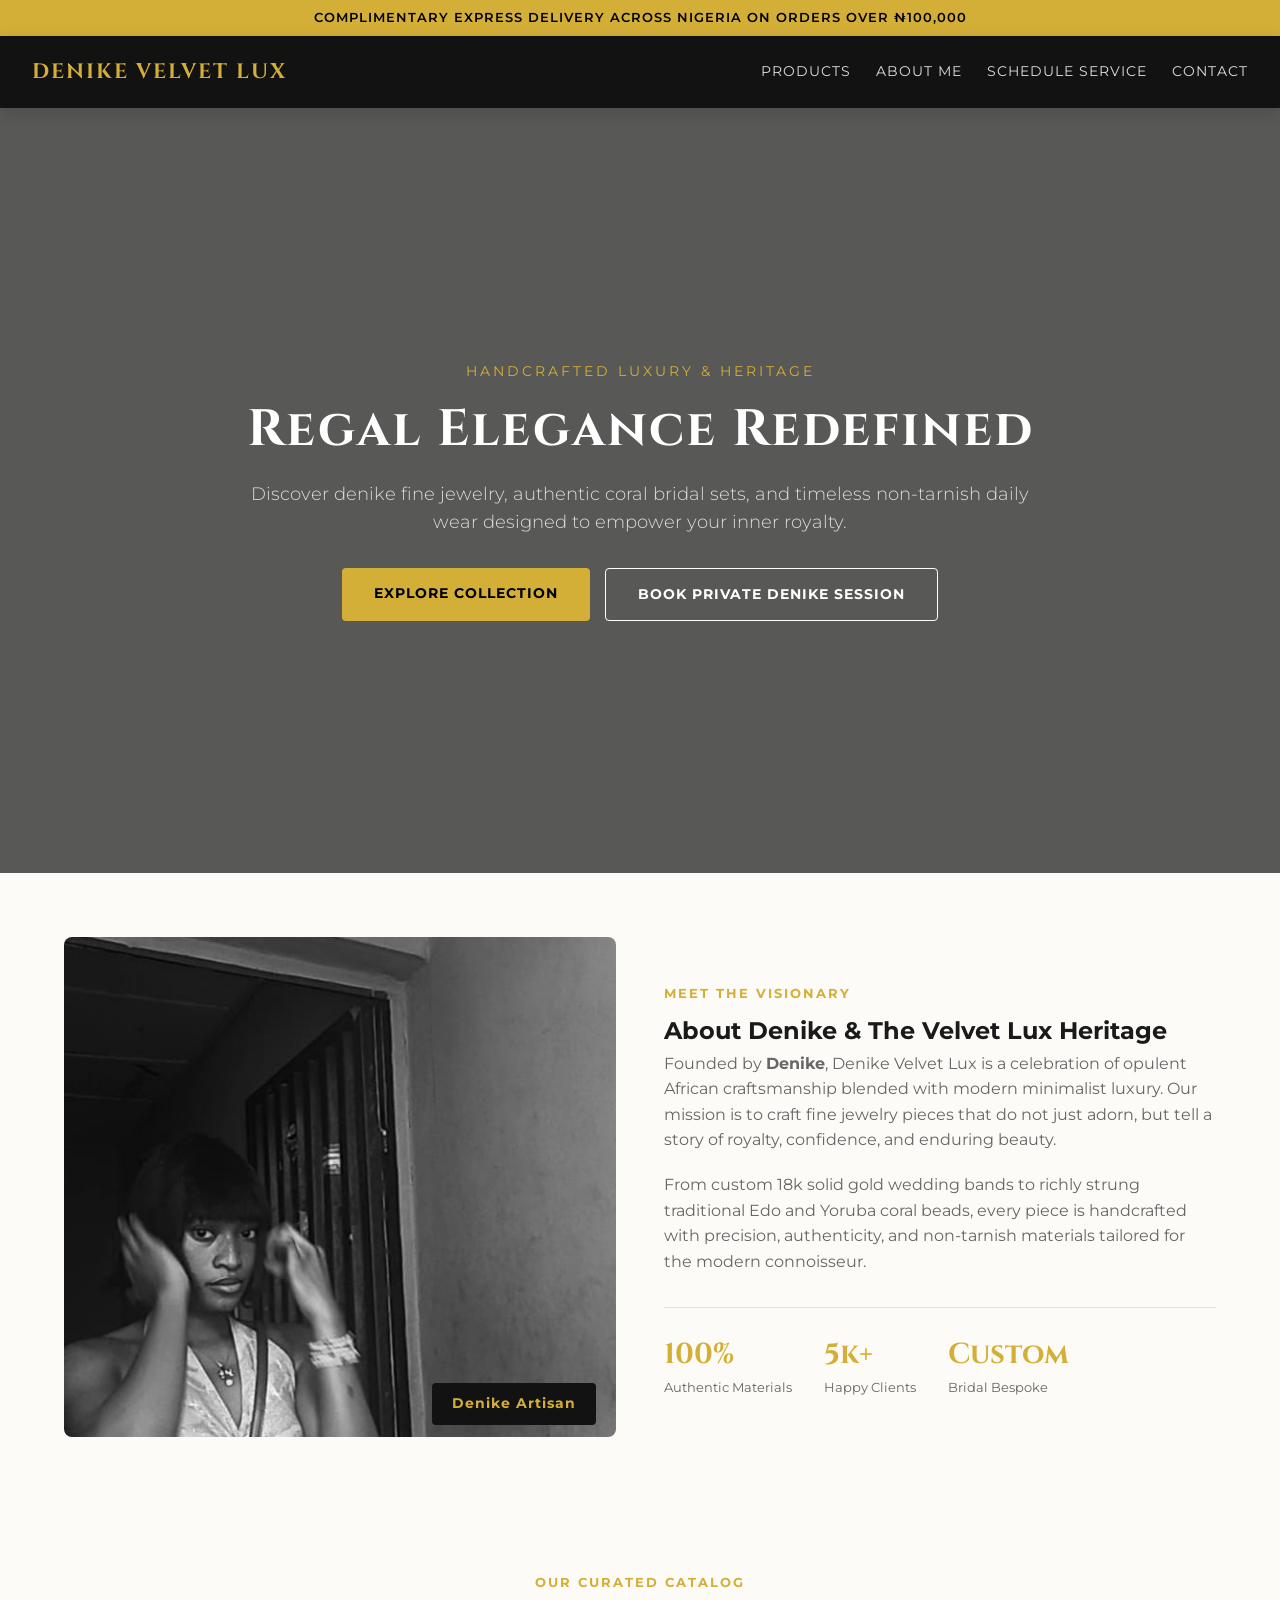
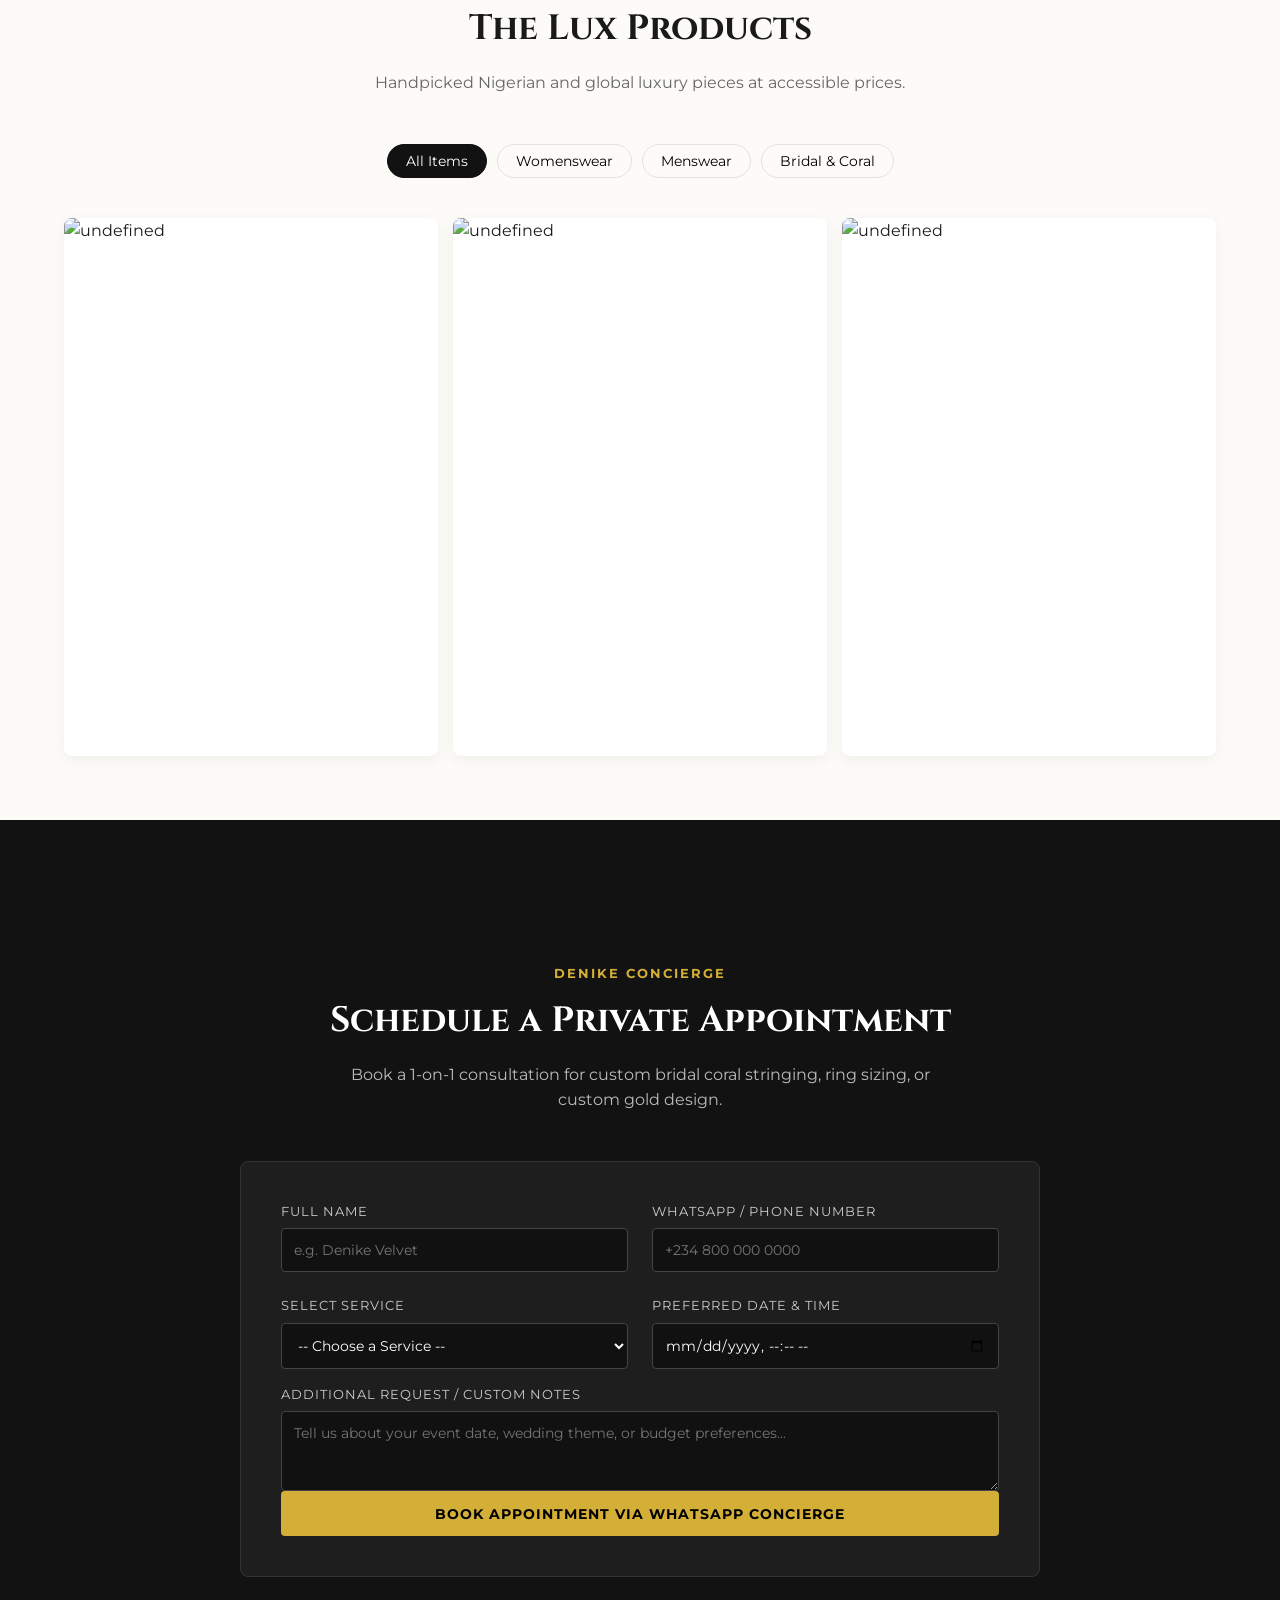
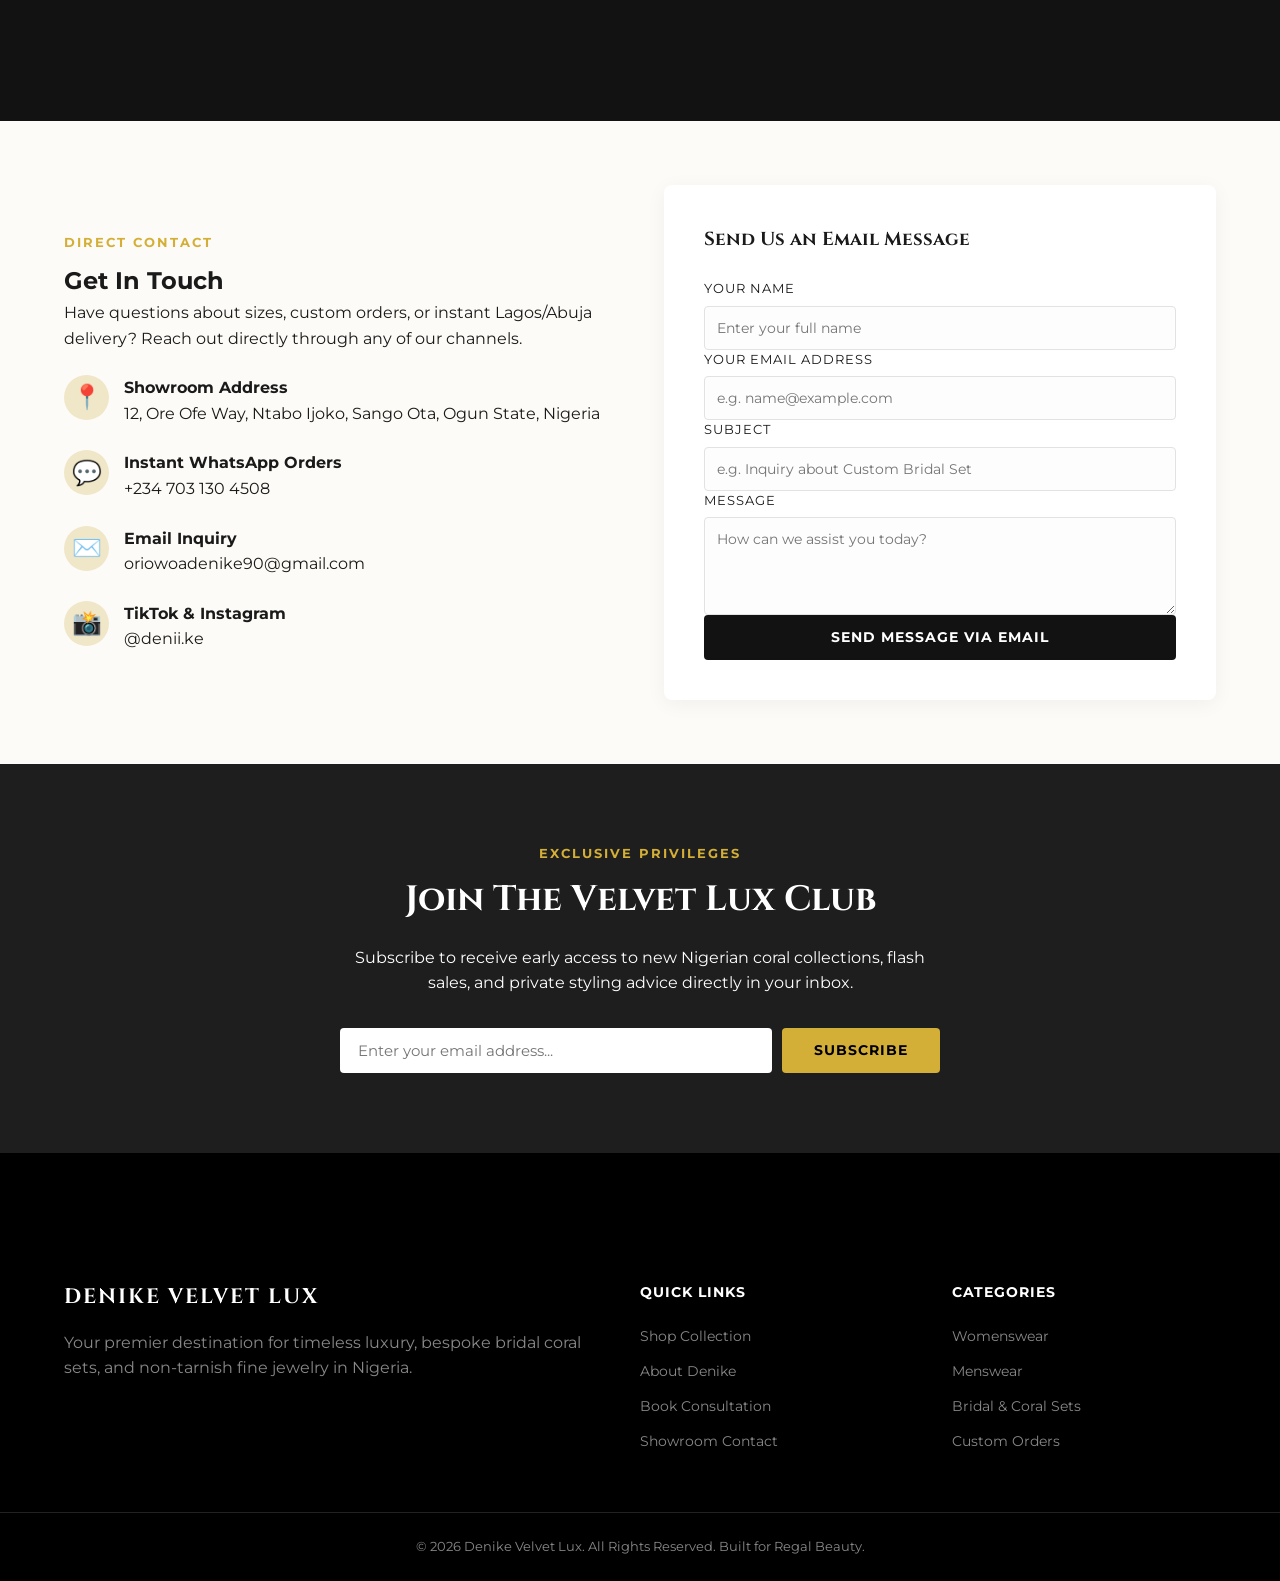
==== index.html @ 03a46afa "Add files via upload" ====
<!DOCTYPE html>
<html lang="en">
<head>
  <meta charset="UTF-8">
  <meta name="viewport" content="width=device-width, initial-scale=1.0">
  <title>Denike Velvet Lux — Fine Jewelry & Custom Accessories</title>
  <link rel="stylesheet" href="index.css">
  <!-- Google Fonts -->
  <link rel="preconnect" href="https://fonts.googleapis.com">
  <link rel="preconnect" href="https://fonts.gstatic.com" crossorigin>
  <link href="https://fonts.googleapis.com/css2?family=Cinzel:wght@500;700&family=Montserrat:wght@300;400;500;600;700&display=swap" rel="stylesheet">
</head>
<body>

  <!-- Top Announcement Bar -->
  <div class="announcement-bar">
    Complimentary Express Delivery Across Nigeria on Orders Over ₦100,000
  </div>

  <!-- Main Sticky Header -->
  <header>
      <div class="logo">DENIKE VELVET LUX</div>
    </div>
    
    <nav class="desktop-nav">
      <a href="#collection">Products</a>
      <a href="#about">About Me</a>
      <a href="#schedule">Schedule Service</a>
      <a href="#contact">Contact</a>
    </nav>
  </header>


  <!-- Hero Section -->
  <section class="hero">
    <div class="hero-content">
      <span class="hero-subtitle">Handcrafted Luxury & Heritage</span>
      <h1>Regal Elegance Redefined</h1>
      <p>Discover denike fine jewelry, authentic coral bridal sets, and timeless non-tarnish daily wear designed to empower your inner royalty.</p>
      <div class="hero-cta-group">
        <a href="office.html" class="btn btn-gold">Explore Collection</a>
        <a href="#schedule" class="btn btn-outline">Book Private Denike Session</a>
      </div>
    </div>
  </section>

  <!-- About Me / Brand Section -->
  <section class="about-section" id="about">
    <div class="container about-grid">
      <div class="about-image-wrapper">
        <img src="denike.jpeg" alt="Creative Director Denike">
        <div class="about-badge">Denike Artisan</div>
      </div>
      <div class="about-content">
        <span class="section-tag">Meet the Visionary</span>
        <h2>About Denike & The Velvet Lux Heritage</h2>
        <p>Founded by <strong>Denike</strong>, Denike Velvet Lux is a celebration of opulent African craftsmanship blended with modern minimalist luxury. Our mission is to craft fine jewelry pieces that do not just adorn, but tell a story of royalty, confidence, and enduring beauty.</p>
        <p>From custom 18k solid gold wedding bands to richly strung traditional Edo and Yoruba coral beads, every piece is handcrafted with precision, authenticity, and non-tarnish materials tailored for the modern connoisseur.</p>
        <div class="about-stats">
          <div class="stat">
            <h3>100%</h3>
            <p>Authentic Materials</p>
          </div>
          <div class="stat">
            <h3>5k+</h3>
            <p>Happy Clients</p>
          </div>
          <div class="stat">
            <h3>Custom</h3>
            <p>Bridal Bespoke</p>
          </div>
        </div>
      </div>
    </div>
  </section>

  <!-- Products Showcase -->
  <main class="container" id="collection">
    <div class="section-header">
      <span class="section-tag">Our Curated Catalog</span>
      <h2 class="section-title">The Lux Products</h2>
      <p class="section-desc">Handpicked Nigerian and global luxury pieces at accessible prices.</p>
    </div>

    <!-- Product Category Quick Filter -->
    <div class="filter-bar">
      <button class="filter-btn active" onclick="filterCategory('all', this)">All Items</button>
      <button class="filter-btn" onclick="filterCategory('womenswear', this)">Womenswear</button>
      <button class="filter-btn" onclick="filterCategory('menswear', this)">Menswear</button>
      <button class="filter-btn" onclick="filterCategory('bridal', this)">Bridal & Coral</button>
    </div>

    <div class="grid" id="productGrid">
      <!-- Products injected dynamically via JavaScript -->
    </div>
  </main>

  <!-- Schedule a Service Section -->
  <section class="schedule-section" id="schedule">
    <div class="container">
      <div class="section-header light">
        <span class="section-tag">Denike Concierge</span>
        <h2 class="section-title">Schedule a Private Appointment</h2>
        <p class="section-desc">Book a 1-on-1 consultation for custom bridal coral stringing, ring sizing, or custom gold design.</p>
      </div>

      <form class="schedule-form" onsubmit="handleScheduleSubmit(event)">
        <div class="form-grid">
          <div class="form-group">
            <label for="schedName">Full Name</label>
            <input type="text" id="schedName" placeholder="e.g. Denike Velvet" required>
          </div>
          <div class="form-group">
            <label for="schedPhone">WhatsApp / Phone Number</label>
            <input type="tel" id="schedPhone" placeholder="+234 800 000 0000" required>
          </div>
          <div class="form-group">
            <label for="schedService">Select Service</label>
            <select id="schedService" required>
              <option value="">-- Choose a Service --</option>
              <option value="Custom Bridal Coral Consultation">Custom Bridal Coral Consultation (Ileke / Calabar Cape)</option>
              <option value="Bespoke Wedding Band Design">Bespoke Wedding Band Design</option>
              <option value="Jewelry Cleaning & Restoration">Jewelry Restoration & Cleaning</option>
              <option value="Private Showroom VIP Viewing">Private VIP Showroom Viewing</option>
            </select>
          </div>
          <div class="form-group">
            <label for="schedDate">Preferred Date & Time</label>
            <input type="datetime-local" id="schedDate" required>
          </div>
        </div>
        <div class="form-group" style="margin-top: 1rem;">
          <label for="schedNotes">Additional Request / Custom Notes</label>
          <textarea id="schedNotes" rows="3" placeholder="Tell us about your event date, wedding theme, or budget preferences..."></textarea>
        </div>
        <button type="submit" class="btn btn-gold btn-full">Book Appointment via WhatsApp Concierge</button>
      </form>
    </div>
  </section>

  <!-- Get in Touch Section -->
  <section class="contact-section" id="contact">
    <div class="container contact-grid">
      <div class="contact-info">
        <span class="section-tag">Direct Contact</span>
        <h2>Get In Touch</h2>
        <p>Have questions about sizes, custom orders, or instant Lagos/Abuja delivery? Reach out directly through any of our channels.</p>

        <div class="contact-card">
          <div class="contact-icon">📍</div>
          <div>
            <h4>Showroom Address</h4>
            <p>12, Ore Ofe Way, Ntabo Ijoko, Sango Ota, Ogun State, Nigeria</p>
          </div>
        </div>

        <div class="contact-card">
          <div class="contact-icon">💬</div>
          <div>
            <h4>Instant WhatsApp Orders</h4>
            <p>+234 703 130 4508</p>
          </div>
        </div>

        <div class="contact-card">
          <div class="contact-icon">✉️</div>
          <div>
            <h4>Email Inquiry</h4>
            <p>oriowoadenike90@gmail.com</p>
          </div>
        </div>

        <div class="contact-card">
          <div class="contact-icon">📸</div>
          <div>
            <h4>TikTok & Instagram</h4>
            <p>@denii.ke</p>
          </div>
        </div>
      </div>

      <div class="contact-form-wrapper">
  <h3>Send Us an Email Message</h3>
  <form id="emailContactForm" onsubmit="handleEmailSubmit(event)">
    <div class="form-group">
      <label for="contactName">Your Name</label>
      <input type="text" id="contactName" placeholder="Enter your full name" required>
    </div>
    <div class="form-group">
      <label for="contactEmail">Your Email Address</label>
      <input type="email" id="contactEmail" placeholder="e.g. name@example.com" required>
    </div>
    <div class="form-group">
      <label for="contactSubject">Subject</label>
      <input type="text" id="contactSubject" placeholder="e.g. Inquiry about Custom Bridal Set" required>
    </div>
    <div class="form-group">
      <label for="contactMessage">Message</label>
      <textarea id="contactMessage" rows="4" placeholder="How can we assist you today?" required></textarea>
    </div>
    <button type="submit" class="btn btn-dark btn-full">Send Message via Email</button>
  </form>
</div>

    </div>
  </section>

  <!-- Newsletter Signup Section -->
  <section class="newsletter-section">
    <div class="container newsletter-content">
      <span class="section-tag">Exclusive Privileges</span>
      <h2>Join The Velvet Lux Club</h2>
      <p>Subscribe to receive early access to new Nigerian coral collections, flash sales, and private styling advice directly in your inbox.</p>

      <form class="newsletter-form" onsubmit="handleNewsletterSubmit(event)">
        <input type="email" id="newsletterEmail" placeholder="Enter your email address..." required>
        <button type="submit" class="btn btn-gold">Subscribe</button>
      </form>
    </div>
  </section>

  <!-- Footer -->
  <footer>
    <div class="container footer-grid">
      <div>
        <div class="logo footer-logo">DENIKE VELVET LUX</div>
        <p>Your premier destination for timeless luxury, bespoke bridal coral sets, and non-tarnish fine jewelry in Nigeria.</p>
      </div>
      <div>
        <h4>Quick Links</h4>
        <ul>
          <li><a href="#collection">Shop Collection</a></li>
          <li><a href="#about">About Denike</a></li>
          <li><a href="#schedule">Book Consultation</a></li>
          <li><a href="#contact">Showroom Contact</a></li>
        </ul>
      </div>
      <div>
        <h4>Categories</h4>
        <ul>
          <li><a href="#collection" onclick="filterCategory('womenswear')">Womenswear</a></li>
          <li><a href="#collection" onclick="filterCategory('menswear')">Menswear</a></li>
          <li><a href="#collection" onclick="filterCategory('bridal')">Bridal & Coral Sets</a></li>
          <li><a href="#collection" onclick="filterCategory('all')">Custom Orders</a></li>
        </ul>
      </div>
    </div>
    <div class="footer-bottom">
      &copy; 2026 Denike Velvet Lux. All Rights Reserved. Built for Regal Beauty.
    </div>
  </footer>

  <script src="index.js"></script>
</body>
</html>
---- index.css ----
:root {
  --primary: #121212;
  --primary-light: #1e1e1e;
  --accent: #d4af37; /* Royal Gold */
  --accent-hover: #b89628;
  --bg-light: #fdfbf7;
  --card-bg: #ffffff;
  --text-dark: #1a1a1a;
  --text-muted: #666666;
  --border-color: #e2e2e2;
  --whatsapp-color: #25D366;
  --tiktok-color: #fe2c55;
  --font-heading: 'Cinzel', serif;
  --font-body: 'Montserrat', sans-serif;
}

* {
  box-sizing: border-box;
  margin: 0;
  padding: 0;
  font-family: var(--font-body);
}

body {
  background-color: var(--bg-light);
  color: var(--text-dark);
  line-height: 1.6;
}

/* Announcement Bar */
.announcement-bar {
  background-color: var(--accent);
  color: #000;
  text-align: center;
  padding: 8px 1rem;
  font-size: 0.8rem;
  font-weight: 600;
  letter-spacing: 1px;
  text-transform: uppercase;
}

/* Header & Navigation */
header {
  background-color: var(--primary);
  color: #fff;
  padding: 1.2rem 2rem;
  display: flex;
  justify-content: space-between;
  align-items: center;
  position: sticky;
  top: 0;
  z-index: 100;
  box-shadow: 0 4px 15px rgba(0, 0, 0, 0.15);
}

.logo {
  font-size: 1.3rem;
  letter-spacing: 2px;
  font-weight: 700;
  color: var(--accent);
  text-transform: uppercase;
  font-family: var(--font-heading);
}

.desktop-nav {
  display: flex;
  gap: 25px;
}

.desktop-nav a {
  color: #ddd;
  text-decoration: none;
  font-size: 0.85rem;
  text-transform: uppercase;
  letter-spacing: 1px;
  transition: color 0.3s;
}

.desktop-nav a:hover {
  color: var(--accent);
}

/* Farfetch / DV Style Drawer Menu */
.nav-overlay {
  position: fixed;
  top: 0;
  left: 0;
  width: 100%;
  height: 100%;
  background: rgba(0, 0, 0, 0.5);
  z-index: 250;
  display: none;
}

.nav-overlay.active {
  display: block;
}

.nav-drawer {
  position: fixed;
  top: 0;
  left: -100%;
  width: 100%;
  max-width: 380px;
  height: 100%;
  background: #ffffff;
  z-index: 300;
  transition: left 0.35s ease;
  display: flex;
  flex-direction: column;
  box-shadow: 5px 0 15px rgba(0,0,0,0.1);
  overflow-y: auto;
}

.nav-drawer.active {
  left: 0;
}

.nav-header {
  padding: 1.5rem;
  display: flex;
  justify-content: space-between;
  align-items: center;
}

.nav-logo {
  font-size: 1.6rem;
  font-weight: 800;
  font-family: var(--font-heading);
}

.close-nav {
  background: none;
  border: none;
  font-size: 2rem;
  cursor: pointer;
}

.nav-tabs {
  display: flex;
  border-bottom: 1px solid #e5e5e5;
  padding: 0 1.5rem;
}

.nav-tab {
  background: none;
  border: none;
  padding: 0.8rem 0;
  margin-right: 1.2rem;
  font-size: 0.8rem;
  font-weight: 700;
  letter-spacing: 0.5px;
  color: #888;
  cursor: pointer;
  position: relative;
}

.nav-tab.active {
  color: #111;
}

.nav-tab.active::after {
  content: '';
  position: absolute;
  bottom: -1px;
  left: 0;
  width: 100%;
  height: 2px;
  background-color: #111;
}

.nav-content-container {
  overflow: hidden;
  flex-grow: 1;
}

.nav-slide {
  display: none;
  opacity: 0;
  transition: opacity 0.25s ease;
}

.nav-slide.active {
  display: block;
  opacity: 1;
}

.nav-list {
  list-style: none;
  padding: 1rem 1.5rem;
}

.nav-list a {
  display: flex;
  justify-content: space-between;
  align-items: center;
  padding: 0.85rem 0;
  color: #111;
  text-decoration: none;
  font-size: 0.95rem;
  font-weight: 500;
}

.nav-homepage {
  font-weight: 700 !important;
}

.sale-link {
  color: #d9383a !important;
}

/* Hero Section */
.hero {
  height: 85vh;
  background: linear-gradient(rgba(0, 0, 0, 0.65), rgba(0, 0, 0, 0.65)), 
              url('https://images.unsplash.com/photo-1515562141207-7a88fb7ce338?auto=format&fit=crop&w=1600&q=80') center/cover;
  display: flex;
  align-items: center;
  justify-content: center;
  text-align: center;
  color: #fff;
  padding: 0 1.5rem;
}

.hero-content {
  max-width: 800px;
}

.hero-subtitle {
  font-size: 0.9rem;
  text-transform: uppercase;
  letter-spacing: 3px;
  color: var(--accent);
  display: block;
  margin-bottom: 1rem;
}

.hero h1 {
  font-family: var(--font-heading);
  font-size: 3.2rem;
  margin-bottom: 1.2rem;
  letter-spacing: 2px;
  line-height: 1.2;
}

.hero p {
  font-size: 1.1rem;
  color: #ddd;
  margin-bottom: 2rem;
  font-weight: 300;
}

.hero-cta-group {
  display: flex;
  gap: 15px;
  justify-content: center;
  flex-wrap: wrap;
}

/* Common Buttons */
.btn {
  display: inline-block;
  padding: 0.9rem 2rem;
  font-size: 0.85rem;
  font-weight: 700;
  text-transform: uppercase;
  letter-spacing: 1px;
  text-decoration: none;
  border-radius: 4px;
  cursor: pointer;
  transition: all 0.3s ease;
  border: none;
}

.btn-gold {
  background-color: var(--accent);
  color: #000;
}

.btn-gold:hover {
  background-color: var(--accent-hover);
}

.btn-outline {
  border: 1px solid #fff;
  color: #fff;
  background: transparent;
}

.btn-outline:hover {
  background: #fff;
  color: #000;
}

.btn-dark {
  background-color: var(--primary);
  color: #fff;
}

.btn-dark:hover {
  background-color: var(--accent);
  color: #000;
}

.btn-full {
  width: 100%;
}

/* Utility Containers */
.container {
  max-width: 1200px;
  margin: 0 auto;
  padding: 4rem 1.5rem;
}

.section-header {
  text-align: center;
  margin-bottom: 3rem;
}

.section-tag {
  color: var(--accent);
  font-size: 0.8rem;
  text-transform: uppercase;
  letter-spacing: 2px;
  font-weight: 700;
  display: block;
  margin-bottom: 0.5rem;
}

.section-title {
  font-family: var(--font-heading);
  font-size: 2.2rem;
  margin-bottom: 0.8rem;
}

.section-desc {
  color: var(--text-muted);
  max-width: 600px;
  margin: 0 auto;
}

/* About Section */
.about-grid {
  display: grid;
  grid-template-columns: 1fr 1fr;
  gap: 3rem;
  align-items: center;
}

.about-image-wrapper {
  position: relative;
}

.about-image-wrapper img {
  width: 100%;
  height: 500px;
  object-fit: cover;
  border-radius: 8px;
}

.about-badge {
  position: absolute;
  bottom: 20px;
  right: 20px;
  background: var(--primary);
  color: var(--accent);
  padding: 10px 20px;
  font-weight: bold;
  letter-spacing: 1px;
  font-size: 0.85rem;
  border-radius: 4px;
}

.about-content p {
  margin-bottom: 1.2rem;
  color: var(--text-muted);
}

.about-stats {
  display: flex;
  gap: 2rem;
  margin-top: 2rem;
  border-top: 1px solid var(--border-color);
  padding-top: 1.5rem;
}

.stat h3 {
  font-family: var(--font-heading);
  font-size: 1.8rem;
  color: var(--accent);
}

.stat p {
  font-size: 0.8rem;
  margin: 0;
}

/* Products Collection Grid */
.filter-bar {
  display: flex;
  justify-content: center;
  gap: 10px;
  margin-bottom: 2.5rem;
  flex-wrap: wrap;
}

.filter-btn {
  background: transparent;
  border: 1px solid var(--border-color);
  padding: 8px 18px;
  border-radius: 30px;
  font-size: 0.85rem;
  cursor: pointer;
  transition: all 0.3s;
}

.filter-btn.active, .filter-btn:hover {
  background: var(--primary);
  color: #fff;
  border-color: var(--primary);
}

.grid {
  display: grid;
  grid-template-columns: repeat(1, 1fr);
  gap: 15px;
}

@media (orientation: landscape) {
  .grid {
    grid-template-columns: repeat(3, 1fr);
  }
}


.card {
  background: var(--card-bg);
  border-radius: 8px;
  overflow: hidden;
  box-shadow: 0 4px 15px rgba(0, 0, 0, 0.05);
  display: flex;
  flex-direction: column;
  transition: transform 0.3s ease;
}

.card:hover {
  transform: translateY(-5px);
}

.card img {
  width: 100%;
  height: 500px;
  object-fit: cover;
}

.card-body {
  padding: 1.2rem;
  display: flex;
  flex-direction: column;
  flex-grow: 1;
}


/* Schedule Section */
.schedule-section {
  background: var(--primary);
  color: #fff;
  padding: 5rem 0;
}

.section-header.light .section-title {
  color: #fff;
}

.section-header.light .section-desc {
  color: #bbb;
}

.schedule-form {
  background: var(--primary-light);
  padding: 2.5rem;
  border-radius: 8px;
  max-width: 800px;
  margin: 0 auto;
  border: 1px solid #333;
}

.form-grid {
  display: grid;
  grid-template-columns: 1fr 1fr;
  gap: 1.5rem;
}

.form-group {
  display: flex;
  flex-direction: column;
  gap: 6px;
}

.form-group label {
  font-size: 0.8rem;
  text-transform: uppercase;
  letter-spacing: 1px;
  color: #ccc;
}

.form-group input, .form-group select, .form-group textarea {
  padding: 12px;
  border-radius: 4px;
  border: 1px solid #444;
  background: #111;
  color: #fff;
  width: 100%;
  font-size: 0.9rem;
}

.form-group input:focus, .form-group select:focus, .form-group textarea:focus {
  outline: none;
  border-color: var(--accent);
}

/* Contact Section */
.contact-grid {
  display: grid;
  grid-template-columns: 1fr 1fr;
  gap: 3rem;
  align-items: center;
}

.contact-card {
  display: flex;
  gap: 15px;
  align-items: flex-start;
  margin-top: 1.5rem;
}

.contact-icon {
  font-size: 1.5rem;
  background: #f0e6c8;
  width: 45px;
  height: 45px;
  border-radius: 50%;
  display: flex;
  align-items: center;
  justify-content: center;
}

.contact-form-wrapper {
  background: #fff;
  padding: 2.5rem;
  border-radius: 8px;
  box-shadow: 0 4px 20px rgba(0, 0, 0, 0.05);
}

.contact-form-wrapper h3 {
  font-family: var(--font-heading);
  margin-bottom: 1.5rem;
}

.contact-form-wrapper .form-group label {
  color: var(--text-dark);
}

.contact-form-wrapper .form-group input, 
.contact-form-wrapper .form-group textarea {
  background: #fdfdfd;
  border: 1px solid var(--border-color);
  color: #000;
}

/* Newsletter Section */
.newsletter-section {
  background: linear-gradient(rgba(18, 18, 18, 0.95), rgba(18, 18, 18, 0.95)),
              url('https://images.unsplash.com/photo-1535632066927-ab7c9ab60908?auto=format&fit=crop&w=1200&q=80') center/cover;
  color: #fff;
  text-align: center;
  padding: 5rem 1.5rem;
}

.newsletter-content {
  max-width: 600px;
  padding: 0;
}

.newsletter-content h2 {
  font-family: var(--font-heading);
  font-size: 2.2rem;
  margin-bottom: 1rem;
}

.newsletter-form {
  display: flex;
  gap: 10px;
  margin-top: 2rem;
}

.newsletter-form input {
  flex-grow: 1;
  padding: 12px 18px;
  border-radius: 4px;
  border: none;
  font-size: 0.95rem;
}

/* Footer */
footer {
  background: #000;
  color: #888;
  padding-top: 4rem;
}

.footer-grid {
  display: grid;
  grid-template-columns: 2fr 1fr 1fr;
  gap: 3rem;
  padding-bottom: 3rem;
}

.footer-logo {
  color: #fff;
  margin-bottom: 1rem;
}

footer h4 {
  color: #fff;
  margin-bottom: 1.2rem;
  font-size: 0.9rem;
  text-transform: uppercase;
  letter-spacing: 1px;
}

footer ul {
  list-style: none;
}

footer ul li {
  margin-bottom: 0.6rem;
}

footer ul a {
  color: #888;
  text-decoration: none;
  font-size: 0.85rem;
  transition: color 0.3s;
}

footer ul a:hover {
  color: var(--accent);
}

.footer-bottom {
  text-align: center;
  padding: 1.5rem;
  border-top: 1px solid #222;
  font-size: 0.8rem;
}

/* Responsive adjustments */
@media (max-width: 768px) {
  .desktop-nav { display: none; }
  .hero h1 { font-size: 2.2rem; }
  .about-grid, .contact-grid, .form-grid, .footer-grid { grid-template-columns: 1fr; }
  .newsletter-form { flex-direction: column; }
}
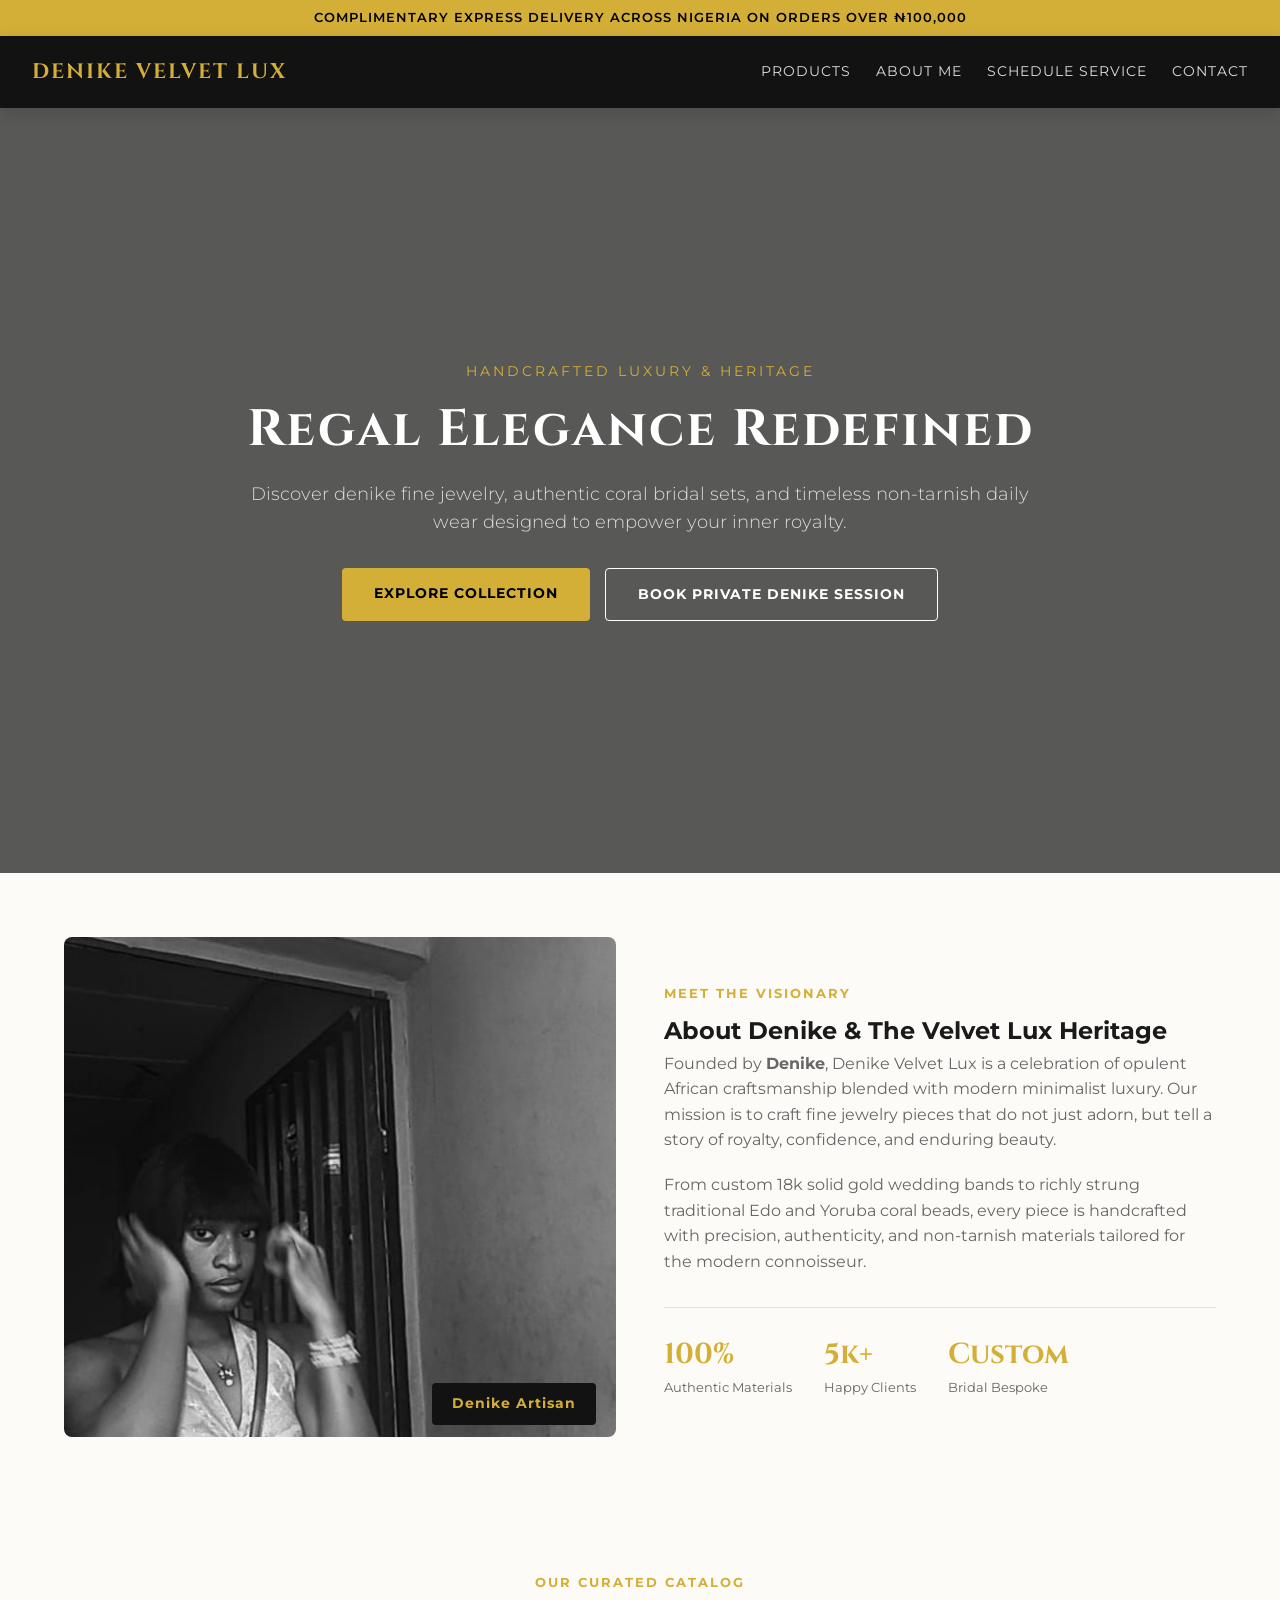
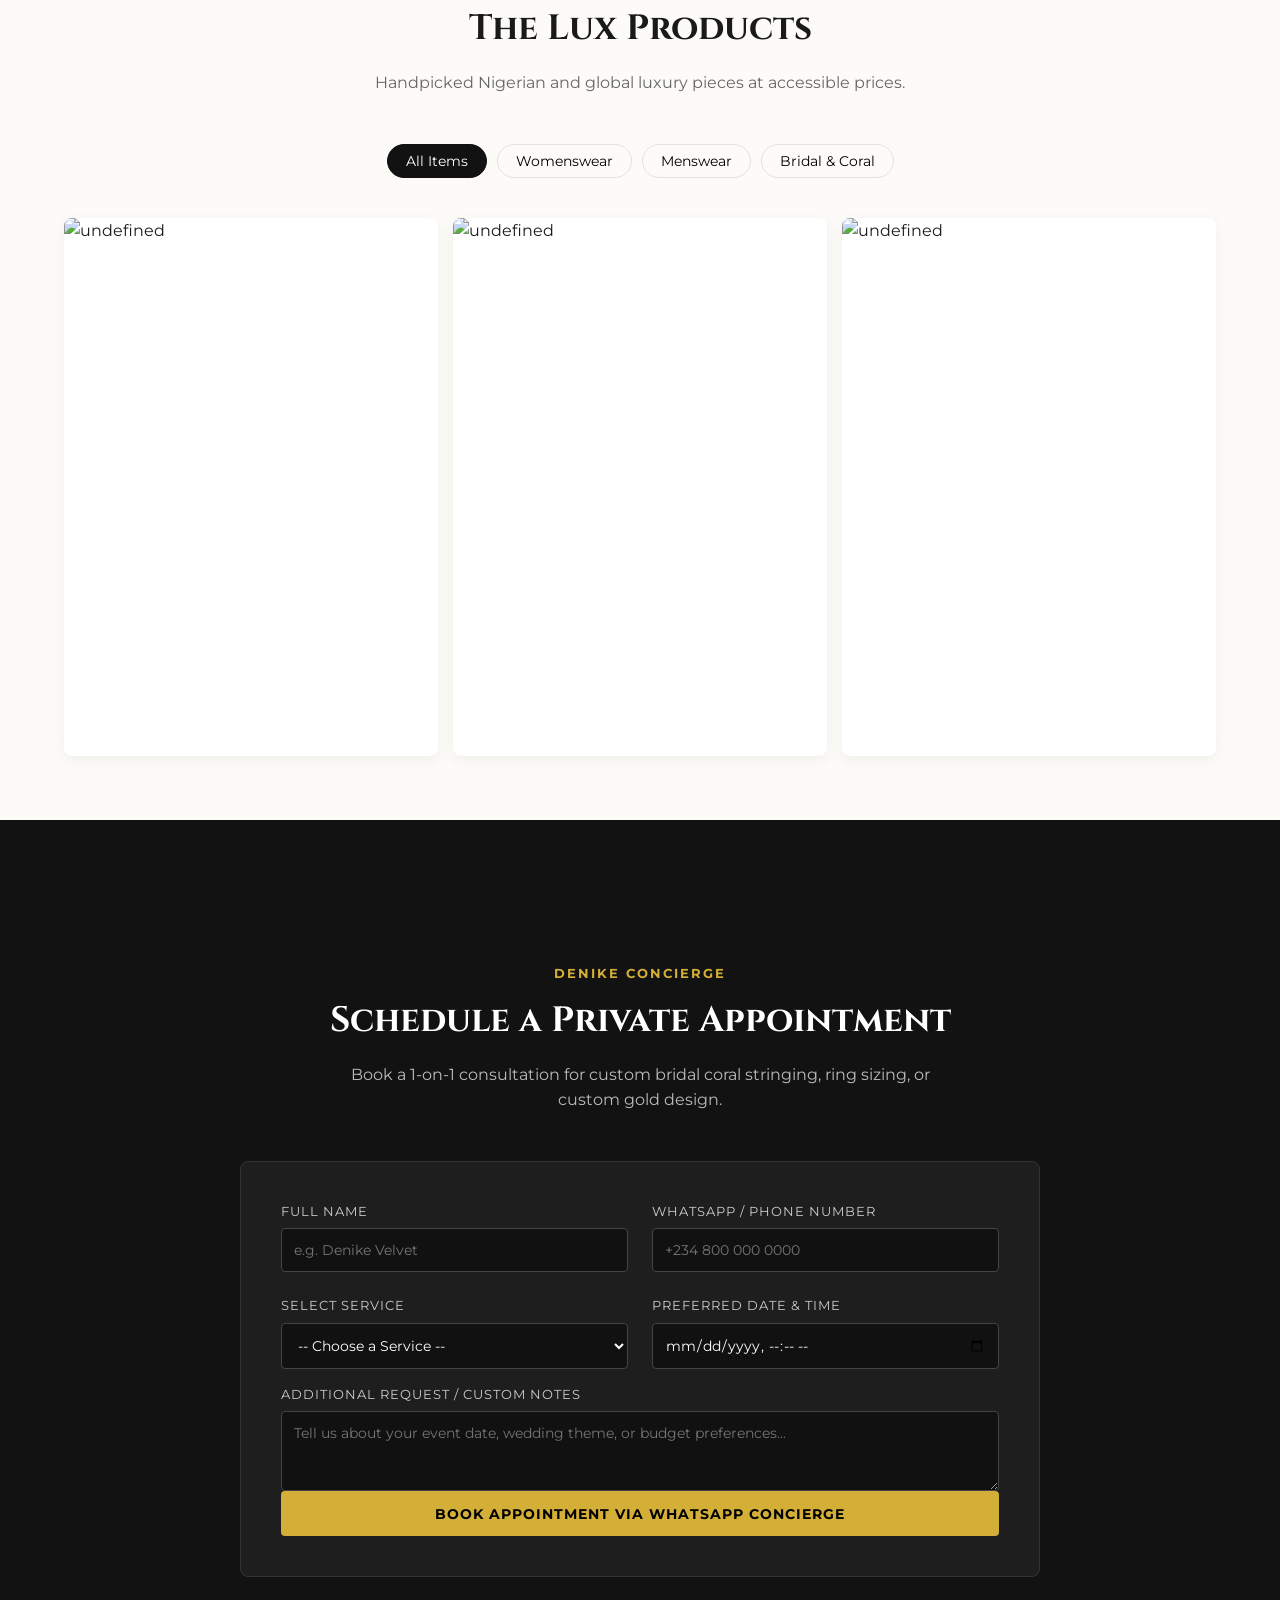
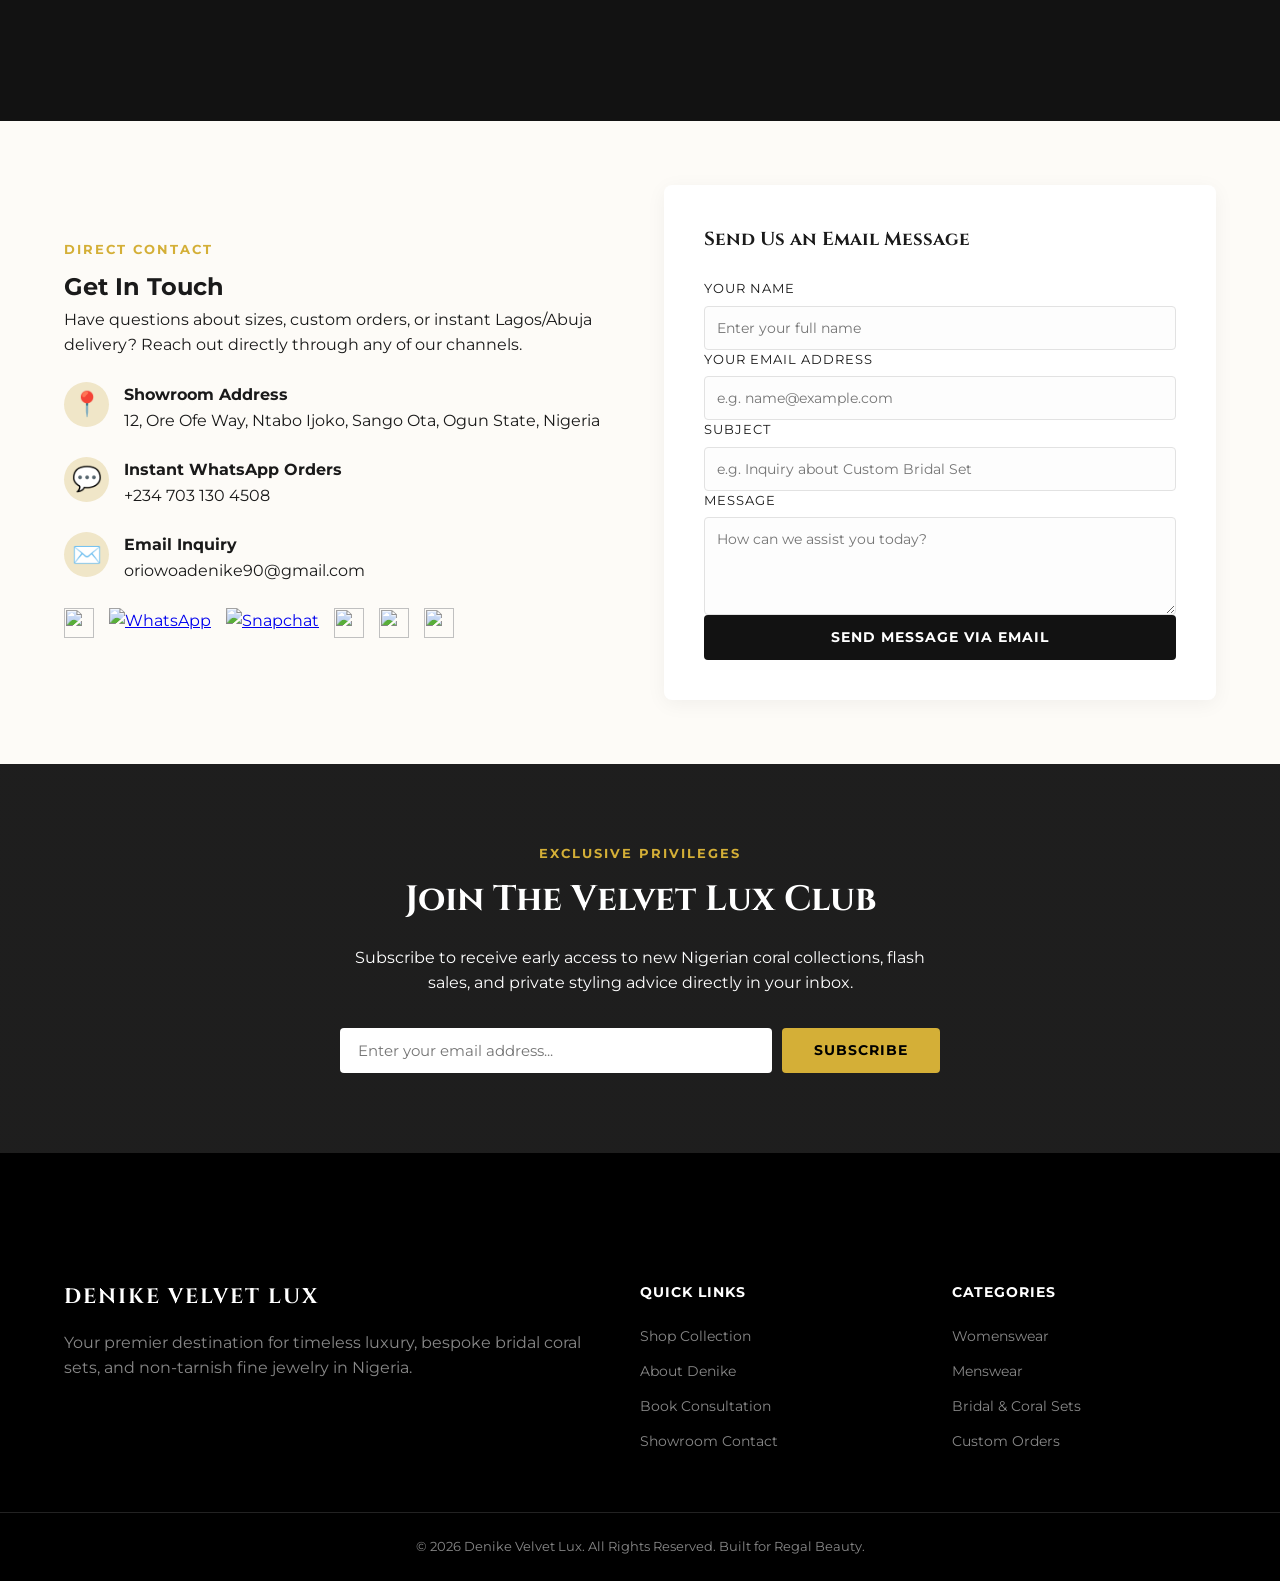
==== commit 75e639dd: "Add files via upload" ====
--- a/index.html
+++ b/index.html
@@ -171,13 +171,16 @@
         </div>
 
         <div class="contact-card">
-          <div class="contact-icon">📸</div>
-          <div>
-            <h4>TikTok & Instagram</h4>
-            <p>@denii.ke</p>
-          </div>
-        </div>
-      </div>
+          
+ <a href="http://www.tiktok.com/@denii.ke"><img src="https://cdn.jsdelivr.net/npm/simple-icons@v10/icons/tiktok.svg" width="30" height="30"></a>
+ <a href="https://wa.me/2347031304508"><img src="https://upload.wikimedia.org/wikipedia/commons/6/6b/WhatsApp.svg" alt="WhatsApp" width="34" height="34"></a>
+  <a href="https://www.snapchat.com/add/@denikebby" target="_blank">
+  <img src="https://upload.wikimedia.org/wikipedia/en/c/c4/Snapchat_logo.svg" alt="Snapchat" width="30" height="30"></a>
+  <a href="https://t.me/@denikebby"><img src="https://upload.wikimedia.org/wikipedia/commons/8/82/Telegram_logo.svg" width="30" height="30"></a>
+  <a href="#"><img src="https://upload.wikimedia.org/wikipedia/commons/e/e7/Instagram_logo_2016.svg" width="30" height="30"></a>
+  <a href="#"><img src="https://upload.wikimedia.org/wikipedia/commons/b/b9/2023_Facebook_icon.svg" width="30" height="30"></a>
+</div>
+</div>
 
       <div class="contact-form-wrapper">
   <h3>Send Us an Email Message</h3>
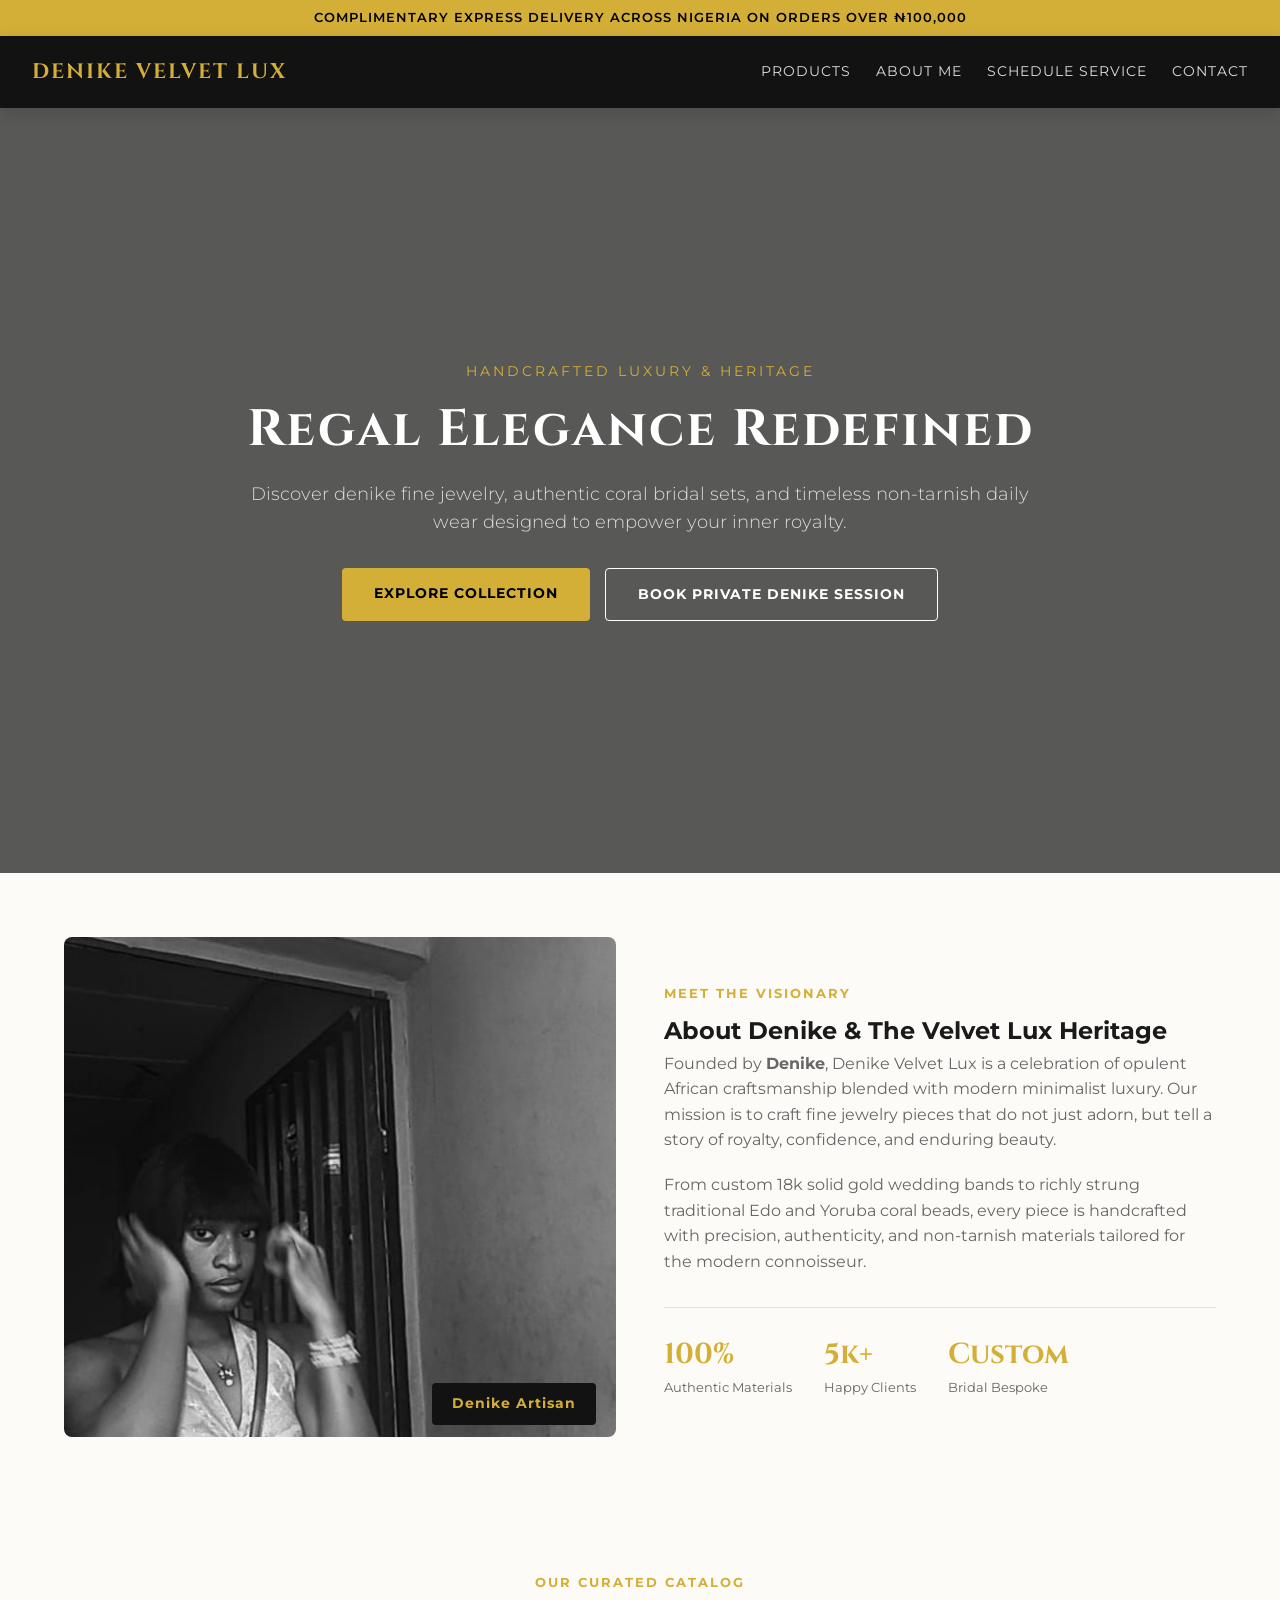
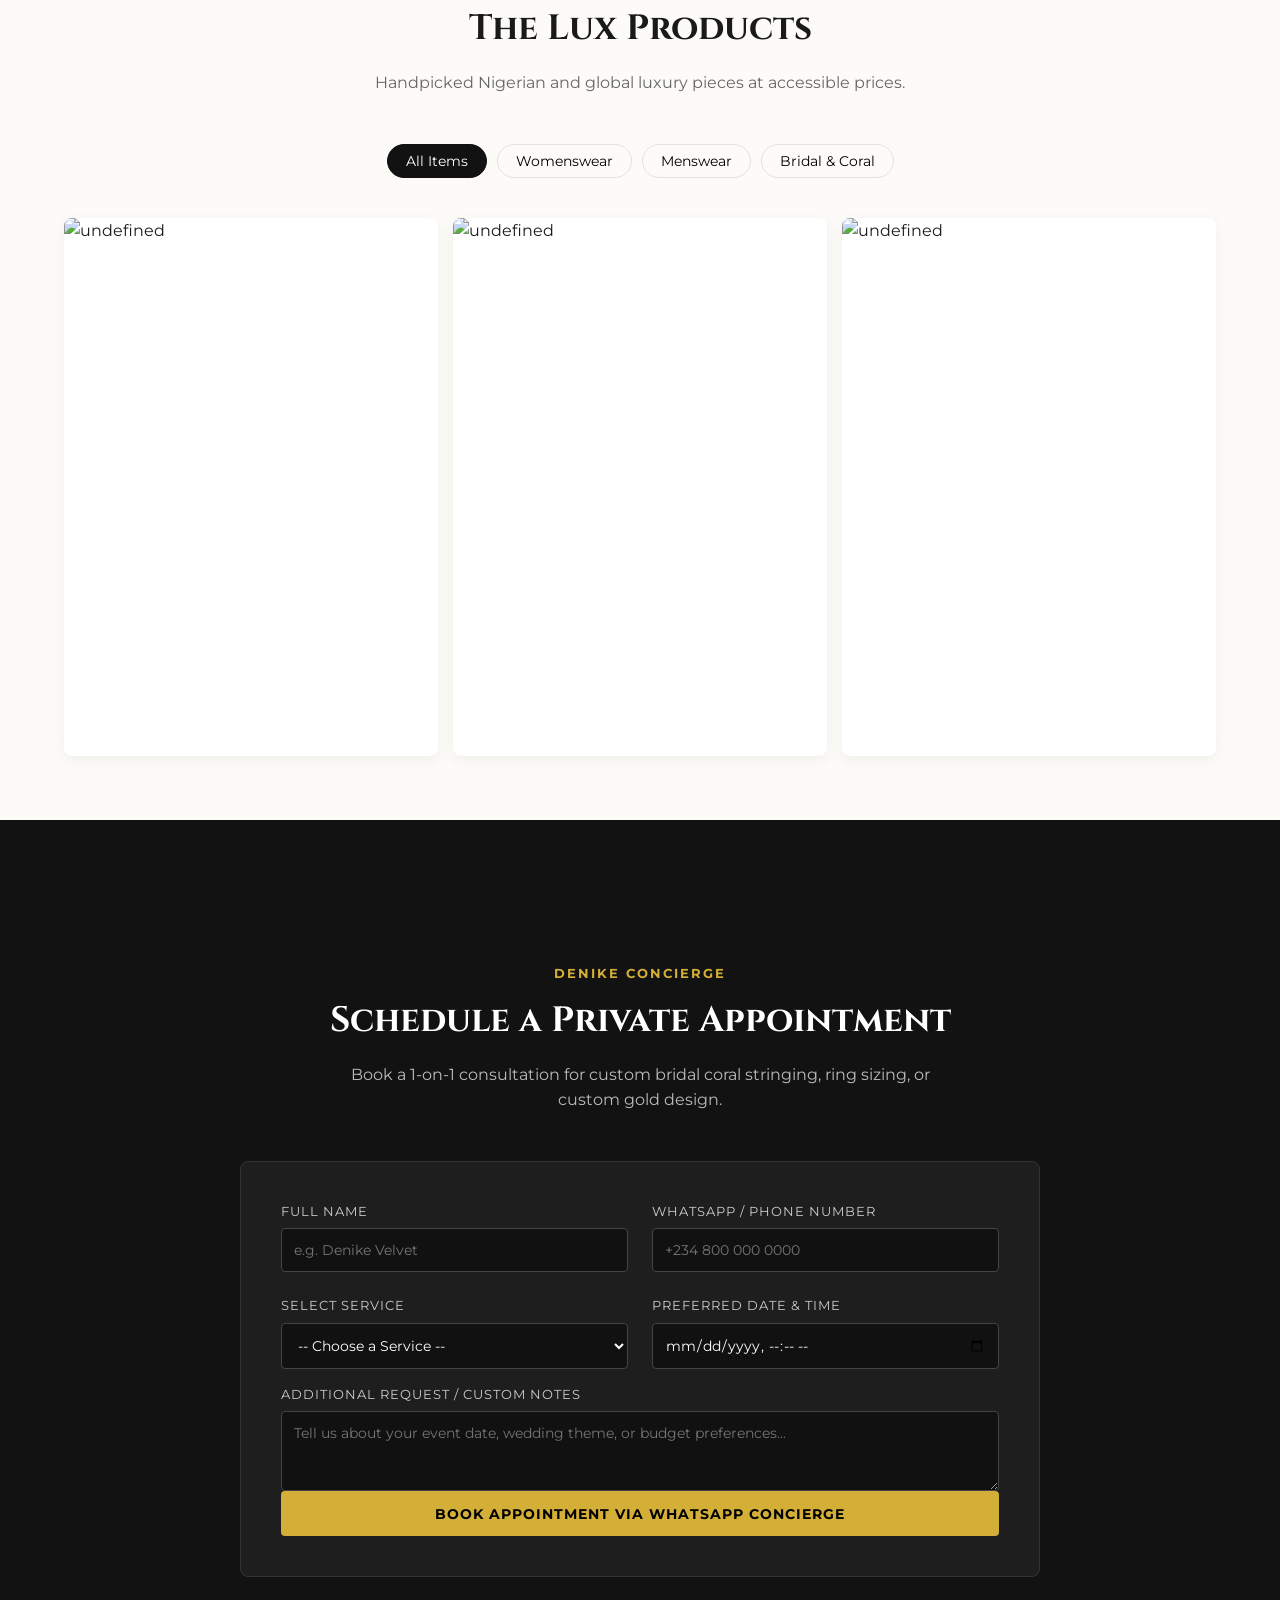
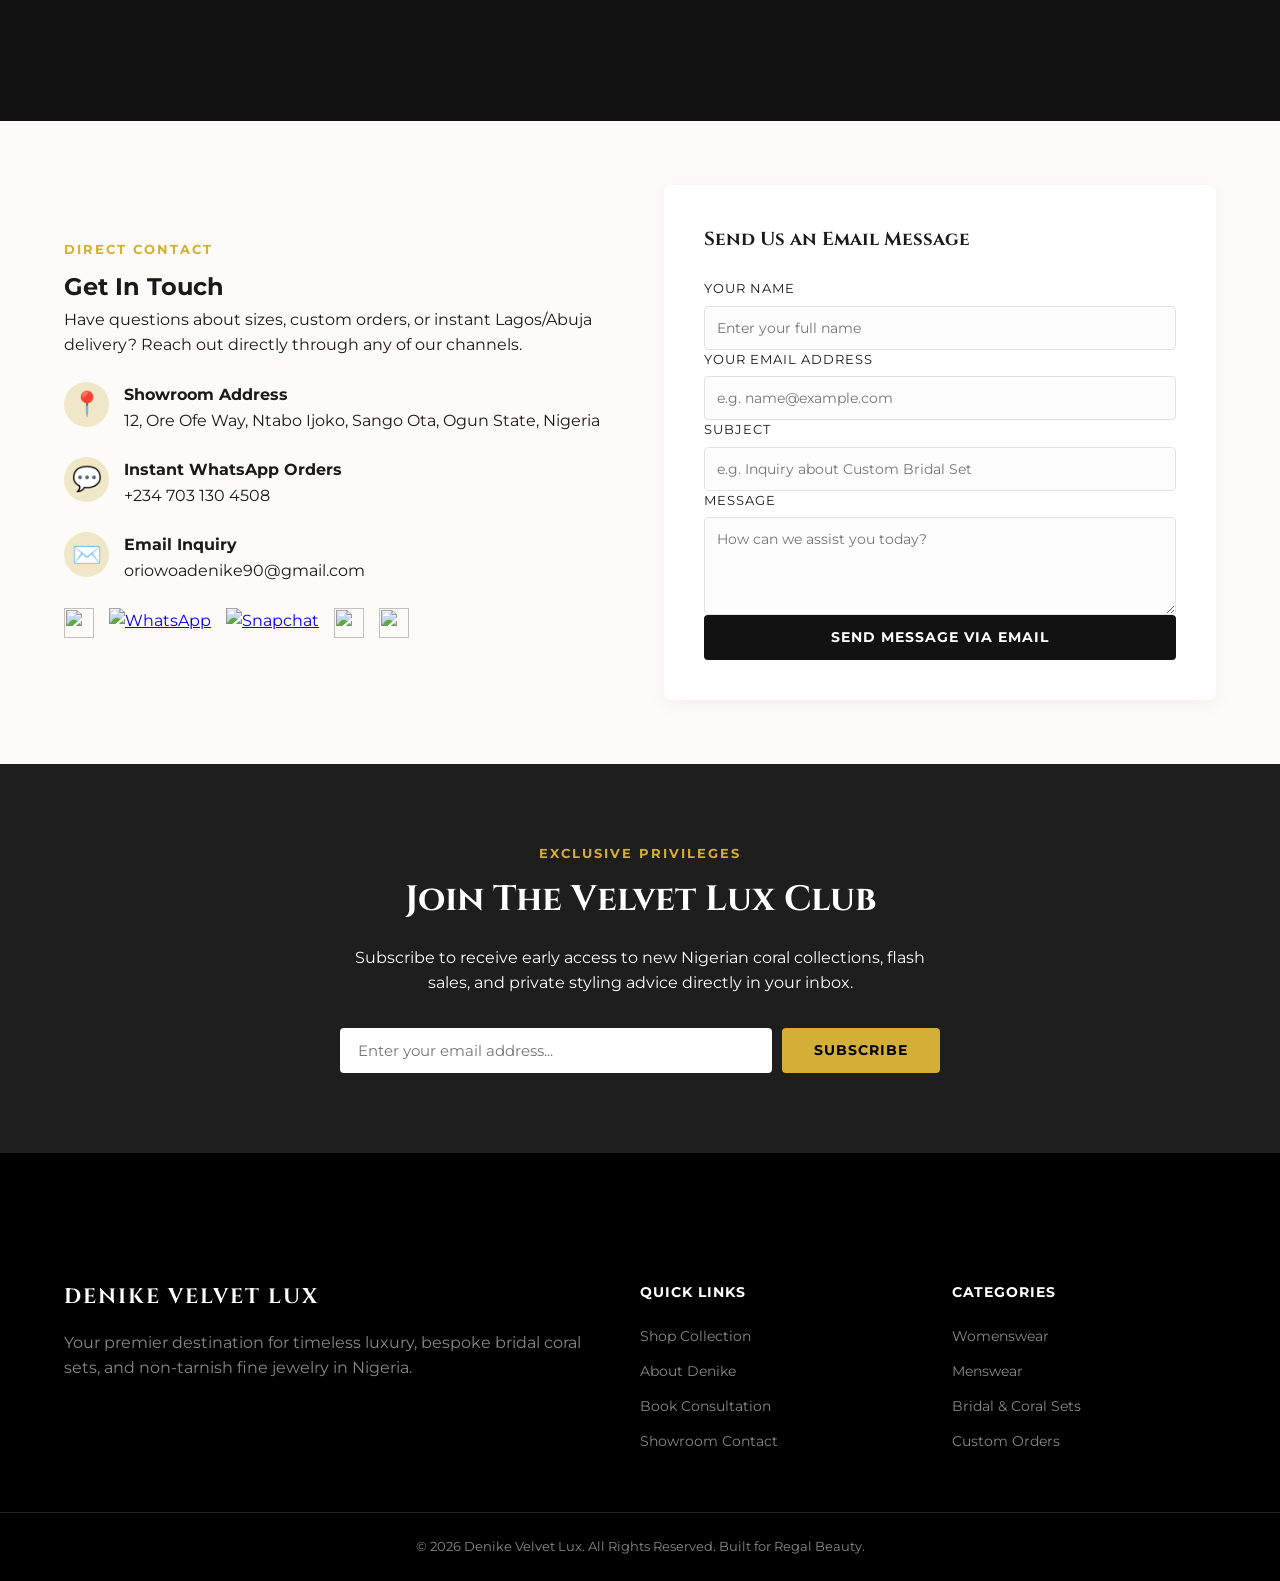
==== commit 78e31ac0: "Add files via upload" ====
--- a/index.html
+++ b/index.html
@@ -178,7 +178,6 @@
   <img src="https://upload.wikimedia.org/wikipedia/en/c/c4/Snapchat_logo.svg" alt="Snapchat" width="30" height="30"></a>
   <a href="https://t.me/@denikebby"><img src="https://upload.wikimedia.org/wikipedia/commons/8/82/Telegram_logo.svg" width="30" height="30"></a>
   <a href="#"><img src="https://upload.wikimedia.org/wikipedia/commons/e/e7/Instagram_logo_2016.svg" width="30" height="30"></a>
-  <a href="#"><img src="https://upload.wikimedia.org/wikipedia/commons/b/b9/2023_Facebook_icon.svg" width="30" height="30"></a>
 </div>
 </div>
 
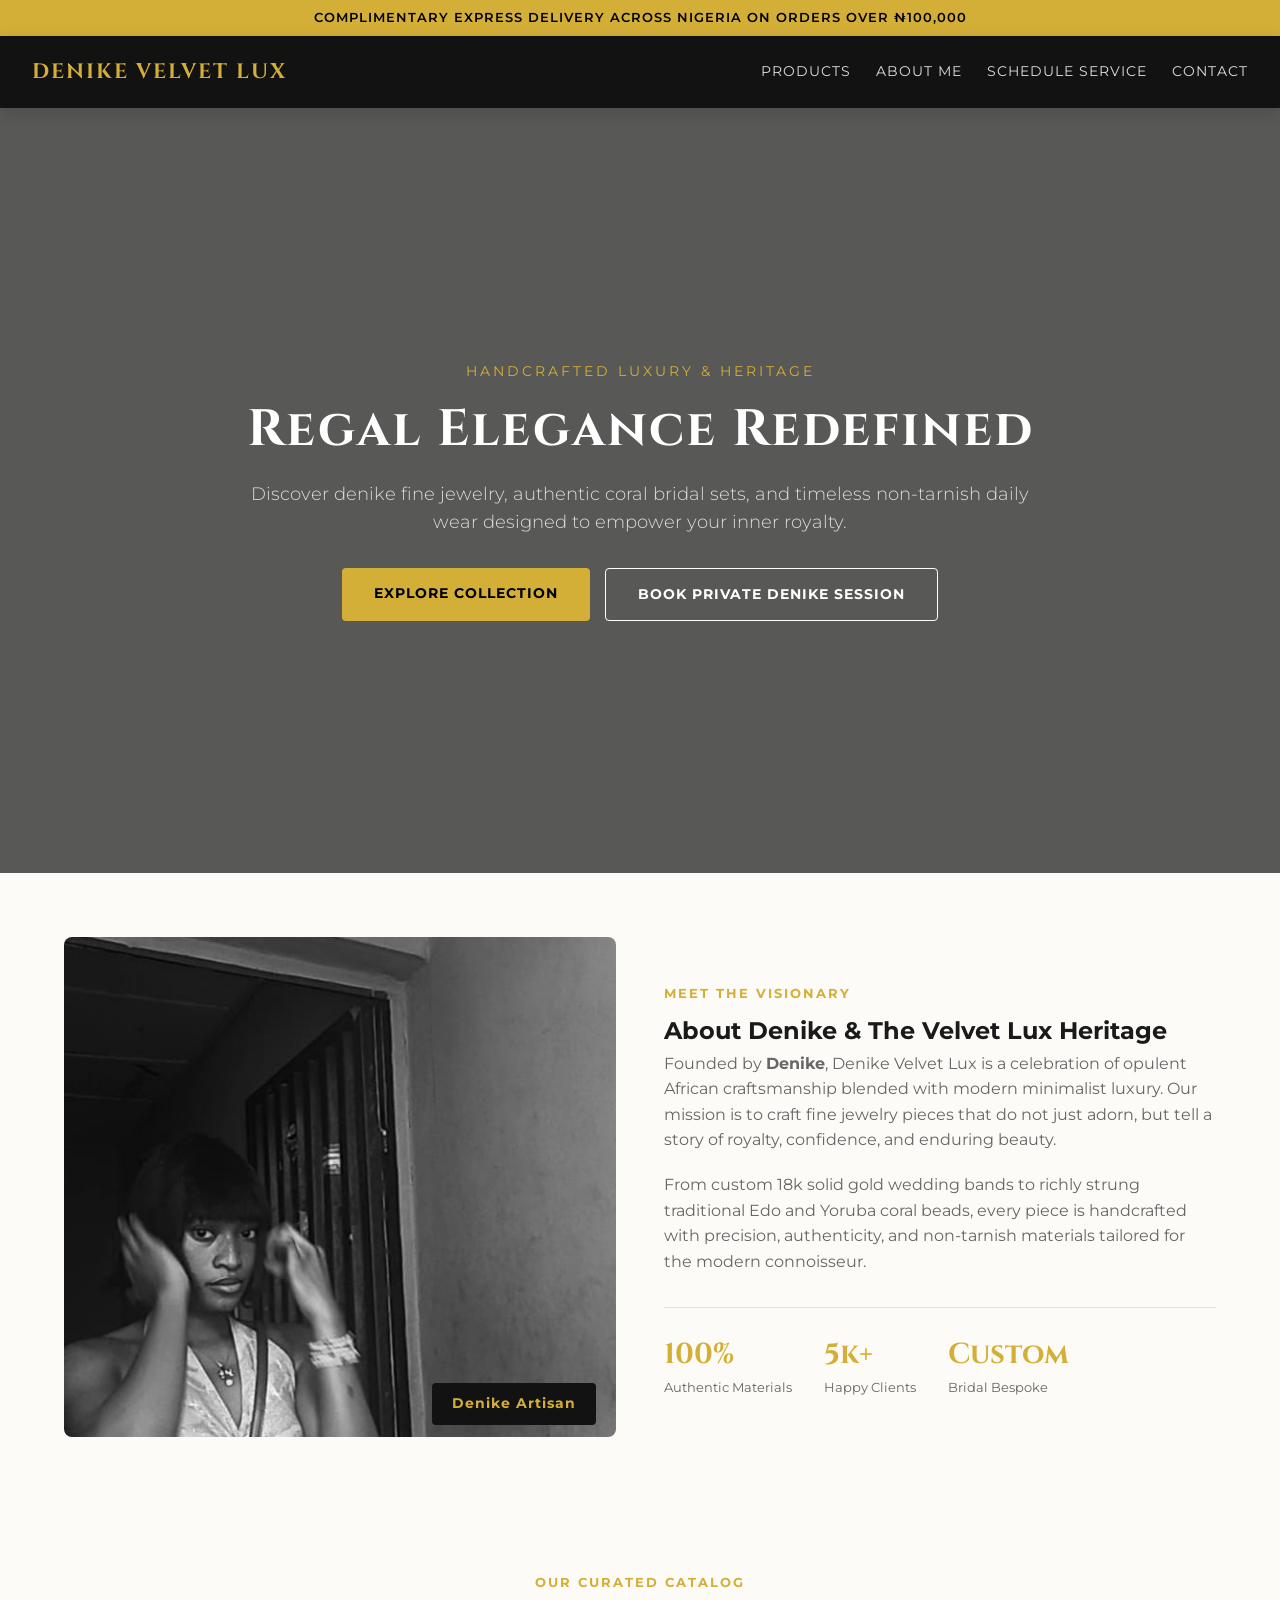
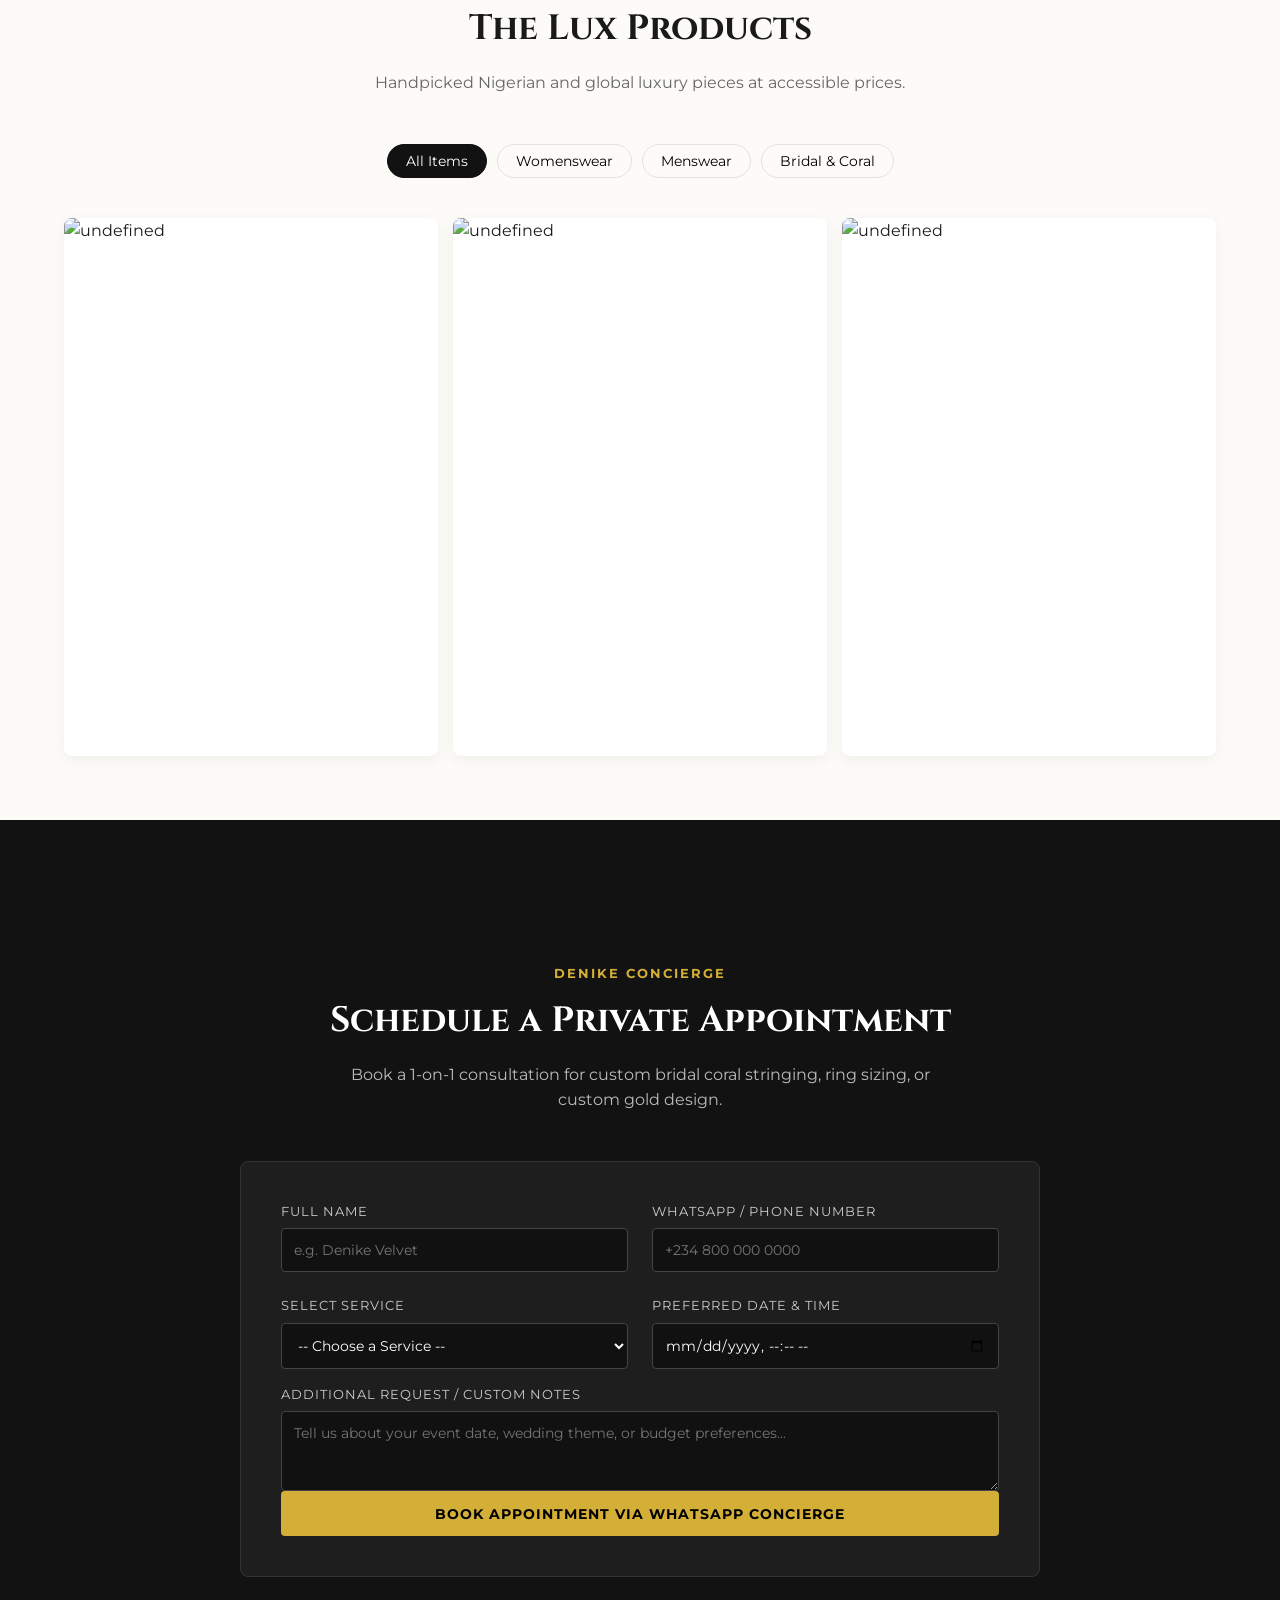
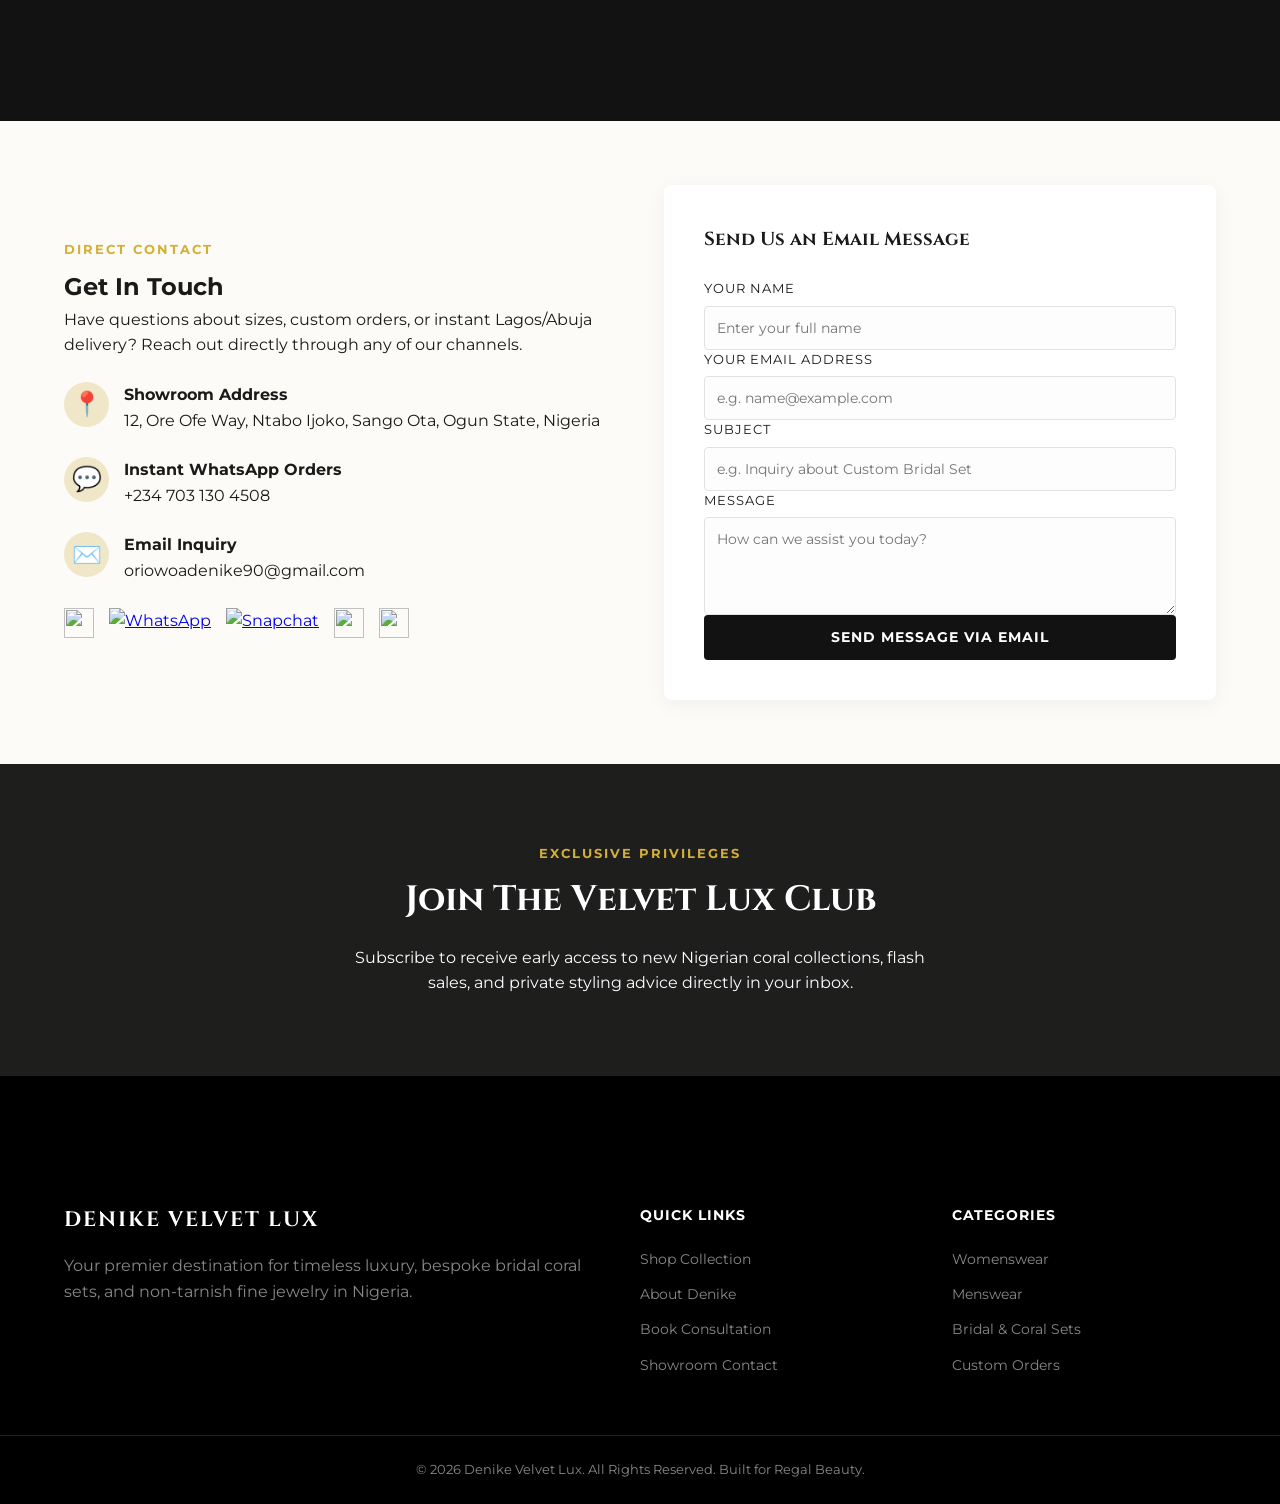
==== commit 0ddc3ac1: "Add files via upload" ====
--- a/index.html
+++ b/index.html
@@ -213,11 +213,6 @@
       <span class="section-tag">Exclusive Privileges</span>
       <h2>Join The Velvet Lux Club</h2>
       <p>Subscribe to receive early access to new Nigerian coral collections, flash sales, and private styling advice directly in your inbox.</p>
-
-      <form class="newsletter-form" onsubmit="handleNewsletterSubmit(event)">
-        <input type="email" id="newsletterEmail" placeholder="Enter your email address..." required>
-        <button type="submit" class="btn btn-gold">Subscribe</button>
-      </form>
     </div>
   </section>
 
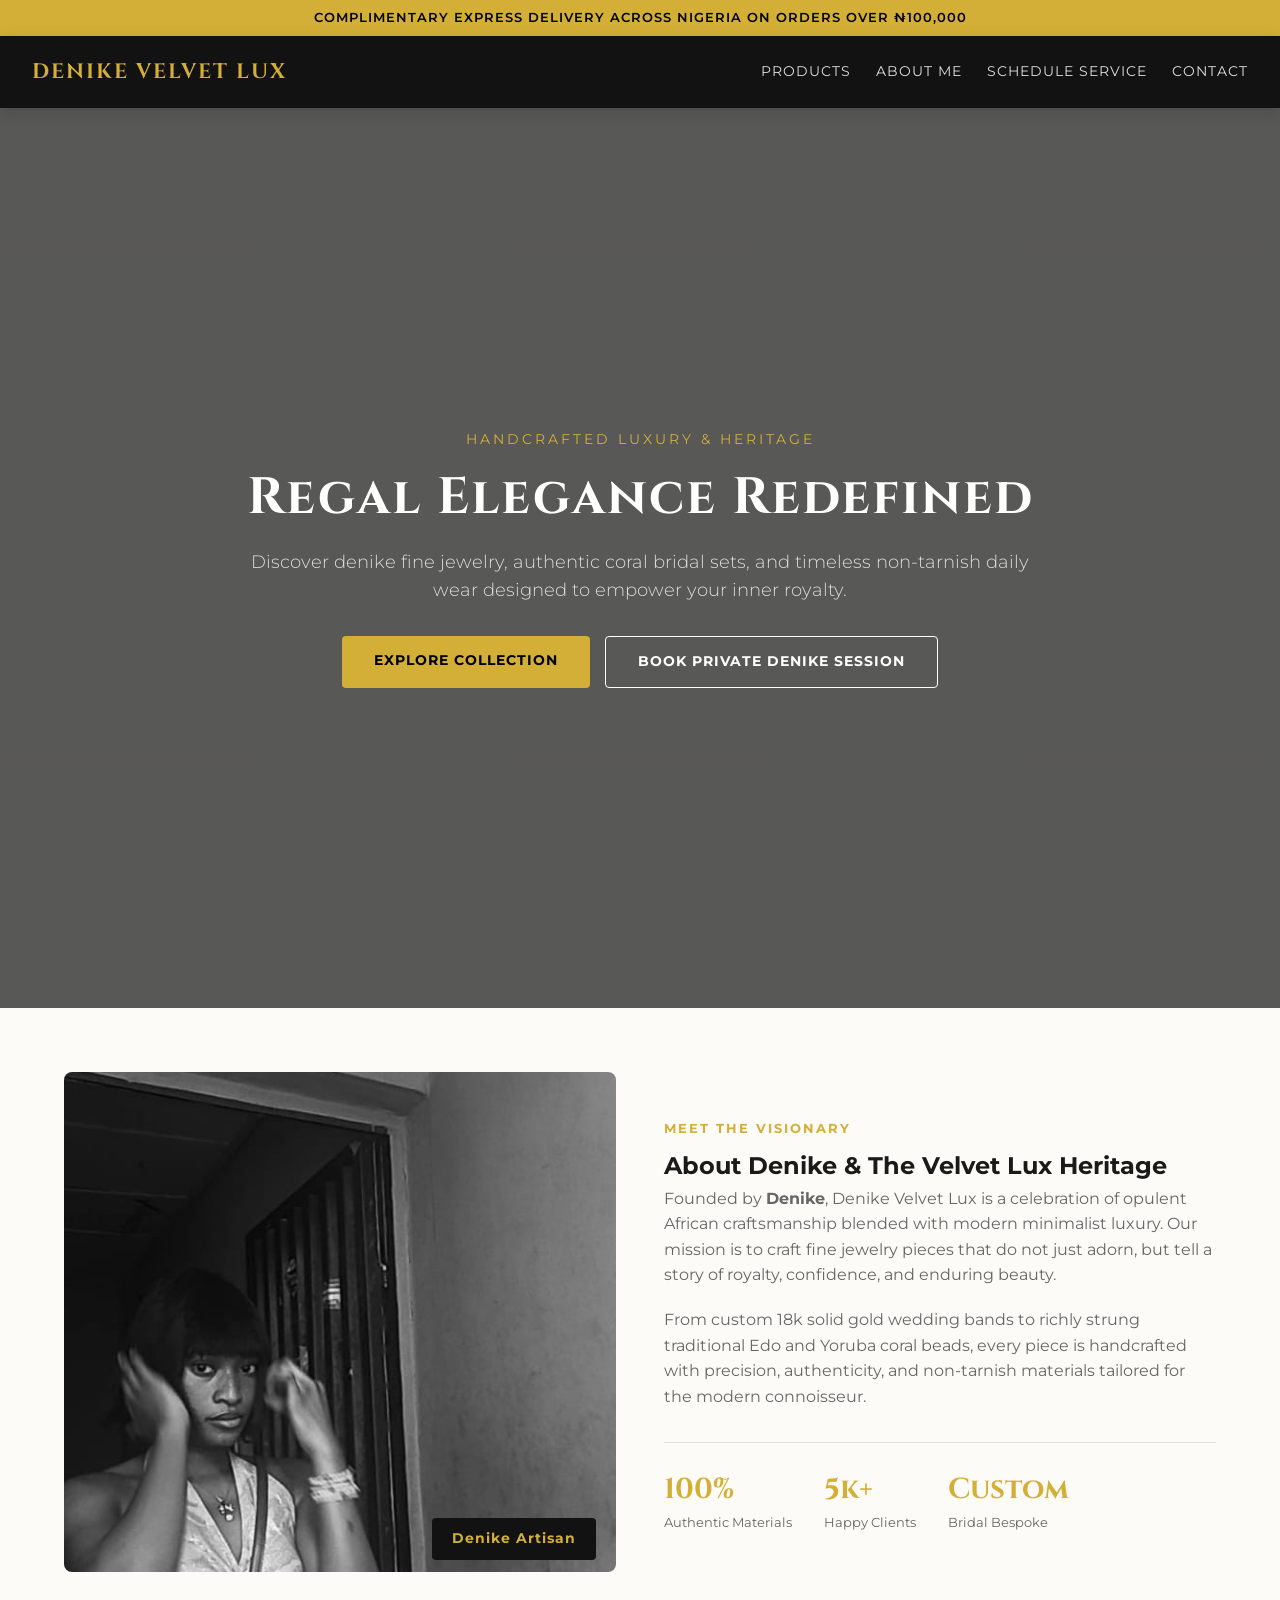
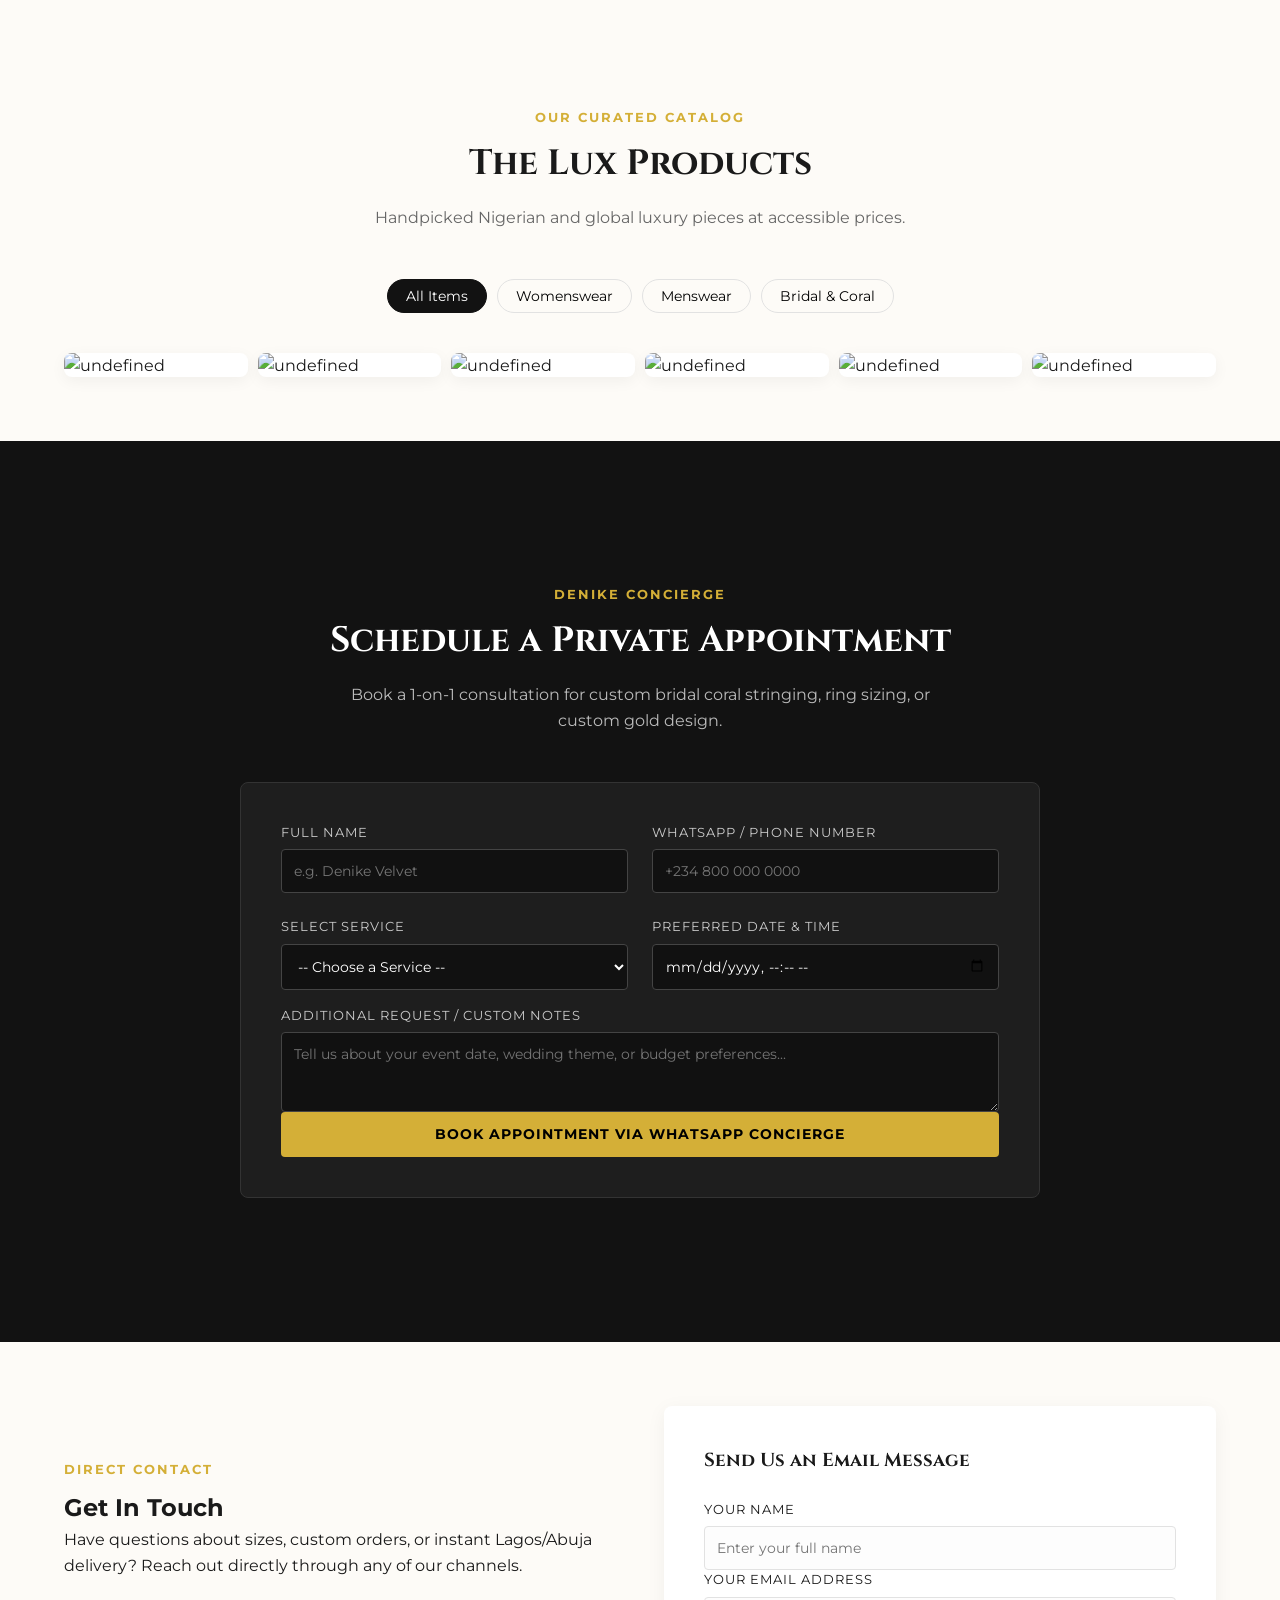
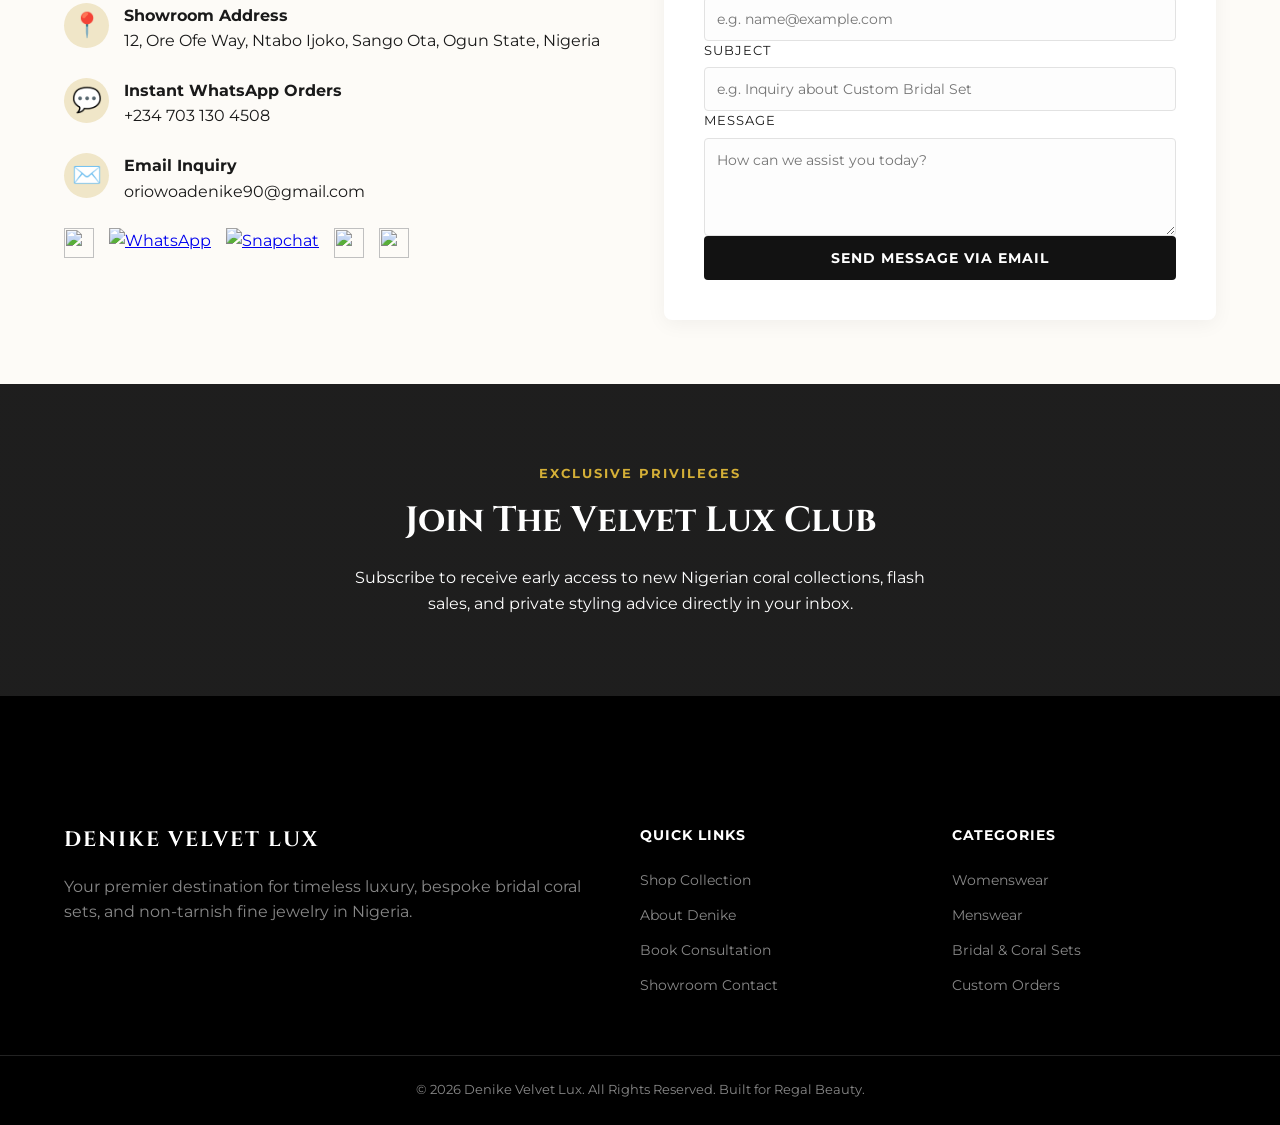
==== commit 77739b21: "Add files via upload" ====
--- a/index.html
+++ b/index.html
@@ -4,6 +4,17 @@
   <meta charset="UTF-8">
   <meta name="viewport" content="width=device-width, initial-scale=1.0">
   <title>Denike Velvet Lux — Fine Jewelry & Custom Accessories</title>
+  
+   <!-- PWA & Mobile Settings -->
+ <meta name="description" content="Denike Velvet Lux - Jewelry Store">
+ <link rel="manifest" href="manifest.json">
+ <meta name="theme-color" content="#0d1117">
+ <meta name="mobile-web-app-capable" content="yes">
+ <meta name="apple-mobile-web-app-capable" content="yes">
+ <meta name="apple-mobile-web-app-status-bar-style" content="default">
+ <meta name="apple-mobile-web-app-title" content="D V L">
+ <link rel="apple-touch-icon" href="denike.jpeg">
+ 
   <link rel="stylesheet" href="index.css">
   <!-- Google Fonts -->
   <link rel="preconnect" href="https://fonts.googleapis.com">
@@ -43,7 +54,7 @@
       </div>
     </div>
   </section>
-
+ 
   <!-- About Me / Brand Section -->
   <section class="about-section" id="about">
     <div class="container about-grid">
@@ -215,7 +226,7 @@
       <p>Subscribe to receive early access to new Nigerian coral collections, flash sales, and private styling advice directly in your inbox.</p>
     </div>
   </section>
-
+ 
   <!-- Footer -->
   <footer>
     <div class="container footer-grid">
--- a/index.css
+++ b/index.css
@@ -211,7 +211,7 @@
 
 /* Hero Section */
 .hero {
-  height: 85vh;
+  height: 100vh;
   background: linear-gradient(rgba(0, 0, 0, 0.65), rgba(0, 0, 0, 0.65)), 
               url('https://images.unsplash.com/photo-1515562141207-7a88fb7ce338?auto=format&fit=crop&w=1600&q=80') center/cover;
   display: flex;
@@ -423,25 +423,25 @@
 
 .grid {
   display: grid;
-  grid-template-columns: repeat(1, 1fr);
-  gap: 15px;
+  grid-template-columns: repeat(3, 1fr);
+  gap: 10px;
 }
 
 @media (orientation: landscape) {
   .grid {
-    grid-template-columns: repeat(3, 1fr);
+    grid-template-columns: repeat(6, 1fr);
   }
 }
-
 
 .card {
   background: var(--card-bg);
   border-radius: 8px;
   overflow: hidden;
   box-shadow: 0 4px 15px rgba(0, 0, 0, 0.05);
-  display: flex;
-  flex-direction: column;
+  width: 100%;
+  height: 100%;
   transition: transform 0.3s ease;
+  margin-bottom: -40px;
 }
 
 .card:hover {
@@ -450,7 +450,7 @@
 
 .card img {
   width: 100%;
-  height: 500px;
+  height: 100%;
   object-fit: cover;
 }
 
@@ -589,19 +589,6 @@
   margin-bottom: 1rem;
 }
 
-.newsletter-form {
-  display: flex;
-  gap: 10px;
-  margin-top: 2rem;
-}
-
-.newsletter-form input {
-  flex-grow: 1;
-  padding: 12px 18px;
-  border-radius: 4px;
-  border: none;
-  font-size: 0.95rem;
-}
 
 /* Footer */
 footer {
